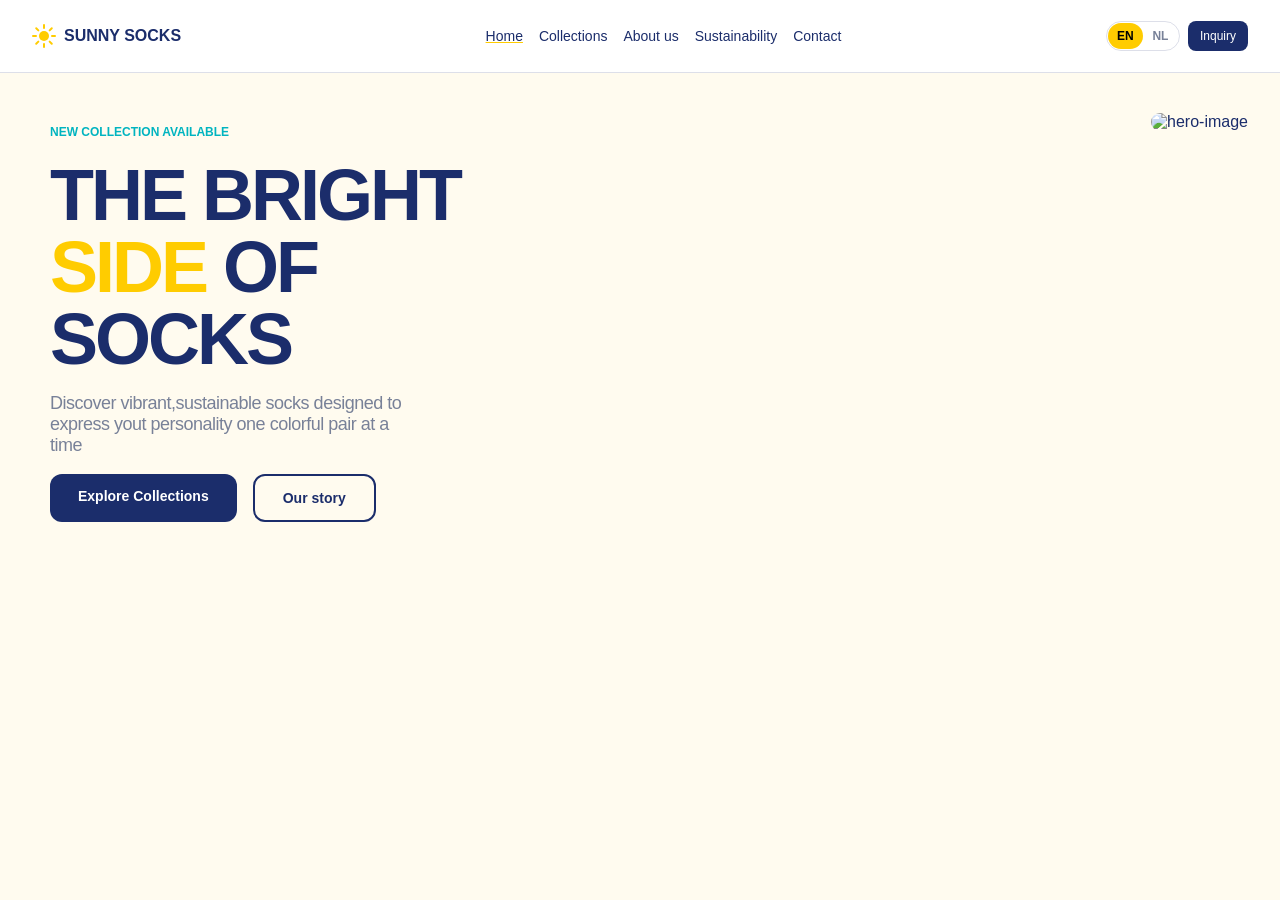
==== index.html @ 676aeb3c "Home collections page in progress" ====
<!DOCTYPE html>
<html lang="en">
<head>
    <meta charset="UTF-8">
    <meta name="viewport" content="width=device-width, initial-scale=1.0">
    <title>Sunny Socks</title>
    <link rel="stylesheet" href="style/style.css">
    <link rel="shortcut icon" href="../sunny-socks-website/images/home/sun-icon.svg" type="image/x-icon">
</head>
<body>
    <nav class="navbar">
        <div class="nav-logo">
            <img src="images/home/sun-icon.svg" alt="sun icon">
            <span>SUNNY SOCKS</span>
        </div>
        <ul class="nav-links">
            <li><a href="/sunny-socks-website/index.html" class="nav-active">Home</a></li>
            <li><a href="/sunny-socks-website/pages/collections.html">Collections</a></li>
            <li><a href="/sunny-socks-website/pages/about.html">About us</a></li>
            <li><a href="/sunny-socks-website/pages/sustainability.html">Sustainability</a></li>
            <li><a href="/sunny-socks-website/pages/contact.html">Contact</a></li>
        </ul>
        <div class="nav-buttons">            
            <div class="nav-lang-toggle">
                <button class="nav-lang-en">EN</button>
                <button class="nav-lang-nl">NL</button>
            </div>
            <a href="pages/inquiry.html" class="nav-inquiry">Inquiry</a>
        </div>
    </nav>
    <section class="home-hero-section">
        <div class="hero-left">
            <p class="home-hero-text">NEW COLLECTION AVAILABLE</p>
            <h1 class="home-hero-heading">THE BRIGHT <br><span id="hero-heading-word">SIDE</span> OF <br>SOCKS</span></h1>
            <p class="home-hero-subtitle">Discover vibrant,sustainable socks designed to <br>express yout personality one colorful pair at a <br> time</p>
            <div class="home-hero-buttons">
                <a class="home-hero-btn-1" href="/sunny-socks-website/pages/collections.html">Explore Collections</a>
                <a class="home-hero-btn-2" href="/sunny-socks-website/pages/about.html">Our story</a>
            </div>
        </div>
        <div class="hero-right">
            <img src="../sunny-socks-website/images/home/tropical-vibes.jpg" alt="hero-image">
        </div>
    </section>
</body>
</html>
---- style/style.css ----
/* SUNNY SOCKS STYLESHEET */

:root {
  /* Fonts */
  --font-display: "Montserrat", sans-serif;
  --font-body:    "Inter", sans-serif;   

  /* Brand colours */
  --navy:         #1B2D6B;   
  --navy-dark:    #0F1F56;
  --navy-border: rgba(27, 45, 107, 0.15); 
  --yellow:       #FFCC00;   
  --yellow-hover: #F0BE00; 
  --teal:         #00B4C0;   
  --pink:         #F06292;   
  --coral:        #FF7A5C;   
  --sunny-blue:   #2AAEDB;  
  --cream:        #FFFBEF;   
  --cream-dark:   #F5EFD6;
  --gray:         #788198;
  --white:        #ffffff;
}

body {
  font-family: var(--font-body);
  margin: 0;
  background: var(--cream);
  color: var(--navy);
}

/* Header */
.navbar {
  display: flex;
  justify-content: space-between;
  align-items: center;
  background-color: var(--white);
  border-bottom: 1px solid var(--navy-border);
  height: 40px;
  padding : 16px 32px; 
}

.nav-logo{
  font-size: 16px;
  font-weight: 700;
  display: flex;
  align-items: center;
  gap: 8px;
}

.nav-links {
  list-style: none;
  display: flex;
  gap: 16px;
}

.nav-links li a {
  font-family: var(--font-display);
  font-size: 14px;
  text-decoration: none;
  color: var(--navy);
}

.nav-links li a.nav-active {
  text-decoration: underline;
  text-decoration-color: var(--yellow);
}

.nav-links li a:hover {
  text-decoration: underline;
  text-decoration-color: var(--yellow);
}

.nav-inquiry {
  background-color: var(--navy);
  color: var(--white);
  font-size: 12px;
  border-radius: 8px;
  padding: 8px 12px;
  text-decoration: none;
  cursor: pointer;
  border: none;
}

.nav-inquiry:hover {
  background-color: var(--navy-dark);
}

.nav-buttons {
  display: flex;
  flex-direction: row;
  gap: 8px;
}

.nav-lang-toggle {
  display: flex;
  border: 1px solid var(--navy-border);
  overflow: hidden;
  border-radius: 100px;
  padding: 1px;
}

.nav-lang-en {
  font-size: 12px;
  font-weight: 700;
  width: 35px;
  background-color: var(--yellow);
  border-radius: 100px;
  border: none;
}

.nav-lang-nl {
  font-size: 12px;
  width: 35px;
  font-weight: 700;
  border-radius: 100px;
  color: var(--gray);
  background-color: var(--white);
  border: none;
}

/* Home Hero Section */

.home-hero-section{
  display: flex;
  flex-direction: row;
  justify-content: space-between;
}

.hero-left {
  padding-left: 50px;
  padding-top: 40px;
}

.hero-right {
  padding-right: 32px;
  padding-top: 40px;
}


.home-hero-text {
  font-weight: 600;
  font-size: 12px;
  color: var(--teal);
  margin-bottom: -40px;
  
}

.home-hero-heading {
  font-size: 72px;
  font-weight: 1500px;
  line-height: 1;
  margin-bottom: 16px;
  letter-spacing: -3px;
}

#hero-heading-word{
  color: var(--yellow);
}

.home-hero-subtitle{
  font-family: var(--font-body);
  color: var(--gray);
  font-weight: 400;
  font-size: 18px;
  letter-spacing: -0.5px;
}

.home-hero-buttons {
  display: flex;
  flex-direction: row;
  gap: 16px; 
}

.home-hero-btn-1{
  font-weight: 700;
  font-size: 14px;
  background-color: var(--navy);
  color: var(--white);
  text-decoration: none;
  padding: 14px 28px;
  border-radius: 12px;
}

.home-hero-btn-1:hover{
  background-color: var(--navy-dark);
}

.home-hero-btn-2{
  background: transparent;
  border: 2px solid var(--navy);
  font-weight: 700;
  font-size: 14px;
  color: var(--navy);
  text-decoration: none;
  padding: 14px 28px;
  border-radius: 12px;
}

.home-hero-btn-2:hover{
  background: var(--navy);
  color: var(--white);
}


.hero-right img{
  border-radius: 16px;
  width: 100%;
  object-fit: cover;
}

.home-hero-stat {
  position: absolute;
  padding: 16px 20px;
  border-radius: 16px;
  font-family: var(--font-display);
}

.home-hero-stat-number {
  display: block;
  font-size: 30px;
  font-weight: 900;
}

.home-hero-stat-label {
  font-size: 14px;
  font-weight: 500;
}

.home-hero-stat-navy {
  top: 0;
  right: 0;
  background: var(--navy);
  color: var(--white);
}

.home-hero-stat-yellow {
  bottom: 20px;
  left: -20px;
  background: var(--yellow);
  color: var(--navy);
}

/* HOME COLLECTION SECTION */

.home-collection{
  margin-top: 30px;
  padding-left: 50px;
  padding-top: 40px;
}

.home-collection-label{
  color: var(--teal);
  font-weight: 700;
  font-size: 12px;
}

/* Collections */

.collections-container {
  max-width: 1280px;
  margin: 0 auto;
  padding: 0 32px;
}

.collections-banner {
  padding: 28px 0 40px;
  border-bottom: 1px solid var(--cream-dark);
}

.collections-inner {
  display: flex;
  align-items: flex-end;
  justify-content: space-between;
  gap: 24px;
}

.collections-banner h1 {
  font-family: var(--font-display);
  font-size: 60px;
  font-weight: 900;
  line-height: 1;
  text-transform: uppercase;
}

.collections-link { 
  color: inherit; 
  text-decoration: none; 
}

.collections-line { 
  padding-bottom: 8px; 
  font-size: 14px; 
  color: var(--gray); 
}

.collections-trail {
  display: flex;
  gap: 8px;
  margin-bottom: 16px;
  font-size: 12px;
  color: var(--gray);
}

.collections-filter {
  display: flex;
  gap: 12px;
  margin-top: 20px;
  margin-bottom: 40px;
}

.collections-filter-button {
  border: 2px solid var(--gray);
  border-radius: 9999px;
  font-family: var(--font-display);
  font-size: 14px;
  font-weight: 600;
  color: var(--navy);
  padding: 8px 15px;
  background-color: var(--white);
  transition: .1s;
}

.collections-filter-button:hover {
  border-color: var(--navy-dark);
}

.collections-filter-button.active {
  background-color: var(--yellow);
  border-color: var(--yellow);
}

.collections-product-grid {
  display: grid;
  grid-template-columns: repeat(3, 1fr);
  gap: 25px;
}

.collections-product-card {
  display: flex;
  flex-direction: column;
  padding: 10px 10px 20px;
  border: 2px solid var(--yellow);
  border-radius: 25px;
  background: var(--white);
  transition: .3s;
}

.collections-product-card:hover {
  transform: translateY(-5px);
  box-shadow: 5px 5px 5px var(--gray);
}

.collections-product-image {
  aspect-ratio: 1 / 1;
  overflow: hidden;
  background: var(--cream-dark);
  border-radius: 16px;
}

.collections-product-image img {
  width: 100%;
  height: 100%;
  object-fit: cover;
  transition: .3s;
}

.collections-product-image img:hover {
  transform: scale(1.1);
}

.collections-product-body {
  flex: 1; 
  padding: 0 10px;
  border-radius: 16px;
}

.collections-tags {
  color: var(--gray);
  list-style: none;
  display: flex;
  gap: 4px;
  justify-content: flex-start;
  padding: 0;
}

.collections-tags li {
  padding: 4px 12px;
  background: var(--cream);
  border-radius: 9999px;
  font-family: var(--font-display);
  font-size: 12px;
  font-weight: 600;
}

.collections-product-body h2 {
  margin-bottom: 8px;
  font-family: var(--font-display);
  font-size: 18px;
  font-weight: 700;
}

.collections-product-body p {
  font-size: 14px;
  color: var(--gray);
}

.collections-product-action {
  display: grid;
  grid-template-columns: 1fr 1fr;
  gap: 8px;
  margin-top: 20px;
  padding: 0 8px;
}


.collections-btn-yellow {
  display: inline-flex;
  align-items: center;
  justify-content: center;
  padding: 12px 24px;
  border: 1px solid transparent;
  border-radius: 12px;
  font-family: var(--font-display);
  font-size: 14px;
  font-weight: 700;
  background: var(--yellow);
  color: var(--navy);
  transition: .1s;
}

.collections-btn-outline {
  display: inline-flex;
  align-items: center;
  justify-content: center;
  padding: 12px 24px;
  border: 2px solid var(--gray);
  border-radius: 12px;
  font-family: var(--font-display);
  font-size: 14px;
  font-weight: 700;
  color: var(--navy);
  transition: .1s;
}

.collections-btn-outline:hover {
  border: 2px solid var(--navy);
}

.collections-btn-yellow:hover {
  background: var(--yellow-hover);
}

.collections-about-us {
  background-color: var(--navy);
  margin-top: 30px;
}

.collections-container-about {
  display: flex;
  flex-direction: column;
  align-items: center;
  justify-content: center;
  max-width: 1280px;
  margin: 0 auto;
  padding: 0 32px;
}

.collections-about-us h2 {
  font-family: var(--font-display);
  color: var(--white);
  text-transform: uppercase;
  font-size: 36px;
  font-weight: 900;
  margin-bottom: 5px;
}

.collections-about-us p {
  font-family: var(--font-body);
  color: var(--gray);
  max-width: 45%;
  text-align: center;
  font-size:  14px;
}

.collections-about-buttons {
  display: flex;
  margin-top: 10px;
  gap: 15px;
}

.collections-btn-inquiry {
  padding: 12px 24px;
  border: 1px solid var(--white);
  border-radius: 12px;
  font-family: var(--font-display);
  font-size: 14px;
  font-weight: 700;
  background: var(--navy);
  color: var(--white);
  transition: .1s;
}

.collections-btn-inquiry:hover {
  background: var(--gray);
}
/* Classic Everyday and Nordic Knit */
.everyday-container {
  max-width: 1280px;
  margin: 0 auto;
  padding: 0 32px;
}
 
.everyday-grid {
  display: grid;
  grid-template-columns: repeat(2, 1fr);
  gap: 48px;
}
 
 
.everyday-banner {
  border-bottom: 1px solid var(--cream-dark);
}
 
.everyday-trail {
  display: flex;
  gap: 8px;
  padding: 20px 0;
  font-size: 14px;
  color: var(--gray);
}
 
.everyday-link {
  color: inherit;
  text-decoration: none;
}
 
 
.everyday-image {
  max-width: 580px;
  margin-top: 40px;
}
 
.everyday-image img {
  width: 100%;
  height: 100%;
  object-fit: cover;
}
 
.everyday-image-main {
  aspect-ratio: 1;
  overflow: hidden;
  border-radius: 24px;
}
 
.everyday-image-preview-container {
  display: flex;
  gap: 10px;
  margin-top: 15px;
}
 
.everyday-image-preview {
  max-width: 80px;
  aspect-ratio: 1;
  overflow: hidden;
  border-radius: 16px;
  border: 2px transparent;
}

.everyday-image-preview.active{
  border: 2px solid var(--navy-dark);
}

.everyday-image-preview:hover {
  border: 2px dotted var(--navy-dark);
}
 
 
.everyday-info h1 {
  font-family: var(--font-display);
  font-size: 36px;
  font-weight: 900;
  text-transform: uppercase;
}
 
.everyday-desc {
  color: var(--gray);
}
 
.everyday-tags {
  display: flex;
  gap: 4px;
  margin-top: 40px;
  padding: 0;
  list-style: none;
  color: var(--navy);
}
 
.everyday-tags li {
  padding: 4px 12px;
  background: var(--yellow);
  border-radius: 9999px;
  font-family: var(--font-display);
  font-size: 12px;
  font-weight: 600;
}

.everyday-size-btns {
  margin-top: 10px;
}
 
.everyday-size-btn {
  padding: 10px 20px;
  border: 2px solid var(--gray);
  border-radius: 8px;
  background: var(--cream);
  font-family: var(--font-display);
  font-size: 14px;
  font-weight: 700;
  color: var(--navy);
  transition: 0.1s;
}

.everyday-size-btn:hover {
  border: 2px solid var(--navy);
}
 
.everyday-material {
  margin: 30px 0;
  padding: 15px;
  background-color: var(--cream-dark);
  border-radius: 12px;
}

.everyday-material span {
  color: var(--gray);
  font-size: 12px;
  text-transform: uppercase;
  letter-spacing: 1px;
  font-weight: 700;
}
 
.everyday-material p {
  margin-bottom: 10px;
  font-size: 14px;
  letter-spacing: 1px;
  color: var(--gray);
}
 
 
.everyday-inquiry-btns {
  display: flex;
  gap: 12px;
}
 
.everyday-inquiry-btn,
.everyday-inquiry-btn-outline {
  flex: 1;
  padding: 20px 24px;
  border-radius: 12px;
  font-family: var(--font-display);
  font-size: 14px;
  font-weight: 700;
  transition: 0.1s;
}
 
.everyday-inquiry-btn {
  border: 1px solid var(--white);
  background: var(--navy);
  color: var(--white);
}

.everyday-inquiry-btn:hover {
  background: var(--navy-dark);
}
 
.everyday-inquiry-btn-outline {
  border: 2px solid var(--navy);
  background-color: var(--cream);
  color: var(--navy);
}
 
.everyday-inquiry-btn-outline:hover {
  background-color: var(--navy-dark);
  color: var(--white);
}

.everyday-disclaimer {
  font-size: 12px;
  text-align: center;
  color: var(--gray);
}
 
 
.everyday-custom-order {
  background-color: var(--teal);
}
 
.everyday-custom-order .everyday-container {
  display: flex;
  align-items: center;
  justify-content: space-between;
  padding: 20px;
  margin-top: 40px;
}
 
.everyday-custom-order h3 {
  font-family: var(--font-display);
  font-size: 24px;
  font-weight: 900;
  text-transform: uppercase;
  color: var(--white);
  margin-bottom: -10px;
}

.everyday-custom-order p {
  color: var(--white);
  font-size: 14px;
}

.everyday-custom-inquiry-btn {
  padding: 15px 30px;
  border-radius: 8px;
  font-family: var(--font-display);
  font-size: 16px;
  font-weight: 700;
  transition: 0.1s;
  border: 1px solid transparent;
  background: var(--yellow);
  color: var(--navy);
}

.everyday-custom-inquiry-btn:hover {
  background-color: var(--yellow-hover);
}

.everyday-ymal {
  background-color: var(--cream-dark);
  padding: 48px 0 64px;
}

.everyday-ymal-title {
  margin: 0 0 32px;
  font-family: var(--font-display);
  font-size: 24px;
  font-weight: 900;
  text-transform: uppercase;
}
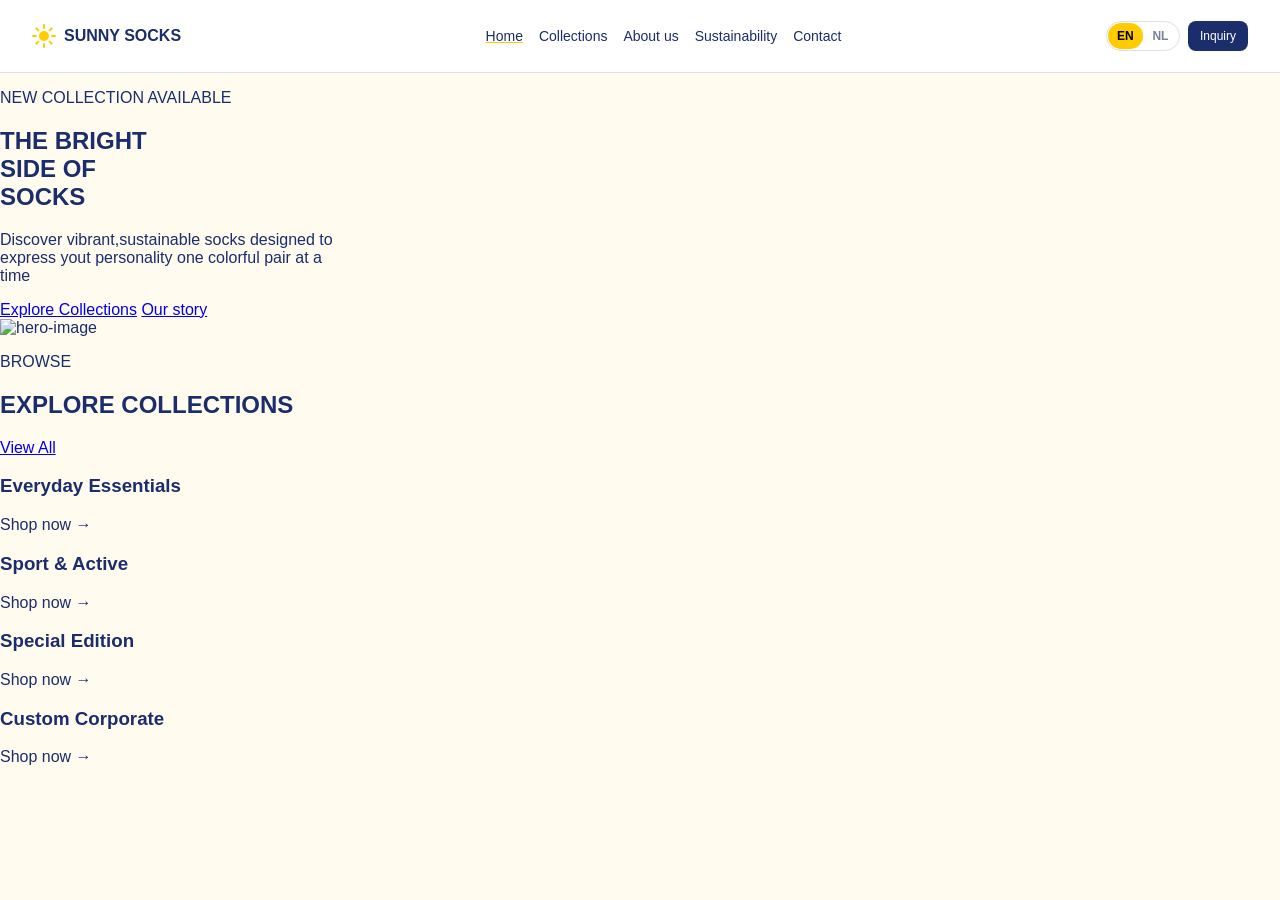
==== commit 42dc7d58: "Css Whole Structure changed" ====
--- a/index.html
+++ b/index.html
@@ -5,6 +5,7 @@
     <meta name="viewport" content="width=device-width, initial-scale=1.0">
     <title>Sunny Socks</title>
     <link rel="stylesheet" href="style/style.css">
+    <link rel="stylesheet" href="style/home.css">
     <link rel="shortcut icon" href="../sunny-socks-website/images/home/sun-icon.svg" type="image/x-icon">
 </head>
 <body>
@@ -42,5 +43,30 @@
             <img src="../sunny-socks-website/images/home/tropical-vibes.jpg" alt="hero-image">
         </div>
     </section>
+    <section class="home-collection">
+        <p class="home-collection-label">BROWSE</p>
+        <div>
+            <h2 class="home-collection-title">EXPLORE COLLECTIONS</h2>
+            <a class="home-collection-button" href="/sunny-socks-website/pages/collections.html">View All</a>
+        </div>
+        <div class="home-collection-cards">
+            <div class="home-collection-card">
+                <h3>Everyday Essentials</h3>
+                <p>Shop now →</p>
+            </div>
+            <div class="home-collection-card">
+                <h3>Sport & Active</h3>
+                <p>Shop now →</p>
+            </div>
+            <div class="home-collection-card">
+                <h3>Special Edition</h3>
+                <p>Shop now →</p>
+            </div>
+            <div class="home-collection-card">
+                <h3>Custom Corporate</h3>
+                <p>Shop now →</p>
+            </div>
+        </div>
+    </section>
 </body>
 </html>
--- a/style/style.css
+++ b/style/style.css
@@ -116,633 +116,4 @@
   color: var(--gray);
   background-color: var(--white);
   border: none;
-}
-
-/* Home Hero Section */
-
-.home-hero-section{
-  display: flex;
-  flex-direction: row;
-  justify-content: space-between;
-}
-
-.hero-left {
-  padding-left: 50px;
-  padding-top: 40px;
-}
-
-.hero-right {
-  padding-right: 32px;
-  padding-top: 40px;
-}
-
-
-.home-hero-text {
-  font-weight: 600;
-  font-size: 12px;
-  color: var(--teal);
-  margin-bottom: -40px;
-  
-}
-
-.home-hero-heading {
-  font-size: 72px;
-  font-weight: 1500px;
-  line-height: 1;
-  margin-bottom: 16px;
-  letter-spacing: -3px;
-}
-
-#hero-heading-word{
-  color: var(--yellow);
-}
-
-.home-hero-subtitle{
-  font-family: var(--font-body);
-  color: var(--gray);
-  font-weight: 400;
-  font-size: 18px;
-  letter-spacing: -0.5px;
-}
-
-.home-hero-buttons {
-  display: flex;
-  flex-direction: row;
-  gap: 16px; 
-}
-
-.home-hero-btn-1{
-  font-weight: 700;
-  font-size: 14px;
-  background-color: var(--navy);
-  color: var(--white);
-  text-decoration: none;
-  padding: 14px 28px;
-  border-radius: 12px;
-}
-
-.home-hero-btn-1:hover{
-  background-color: var(--navy-dark);
-}
-
-.home-hero-btn-2{
-  background: transparent;
-  border: 2px solid var(--navy);
-  font-weight: 700;
-  font-size: 14px;
-  color: var(--navy);
-  text-decoration: none;
-  padding: 14px 28px;
-  border-radius: 12px;
-}
-
-.home-hero-btn-2:hover{
-  background: var(--navy);
-  color: var(--white);
-}
-
-
-.hero-right img{
-  border-radius: 16px;
-  width: 100%;
-  object-fit: cover;
-}
-
-.home-hero-stat {
-  position: absolute;
-  padding: 16px 20px;
-  border-radius: 16px;
-  font-family: var(--font-display);
-}
-
-.home-hero-stat-number {
-  display: block;
-  font-size: 30px;
-  font-weight: 900;
-}
-
-.home-hero-stat-label {
-  font-size: 14px;
-  font-weight: 500;
-}
-
-.home-hero-stat-navy {
-  top: 0;
-  right: 0;
-  background: var(--navy);
-  color: var(--white);
-}
-
-.home-hero-stat-yellow {
-  bottom: 20px;
-  left: -20px;
-  background: var(--yellow);
-  color: var(--navy);
-}
-
-/* HOME COLLECTION SECTION */
-
-.home-collection{
-  margin-top: 30px;
-  padding-left: 50px;
-  padding-top: 40px;
-}
-
-.home-collection-label{
-  color: var(--teal);
-  font-weight: 700;
-  font-size: 12px;
-}
-
-/* Collections */
-
-.collections-container {
-  max-width: 1280px;
-  margin: 0 auto;
-  padding: 0 32px;
-}
-
-.collections-banner {
-  padding: 28px 0 40px;
-  border-bottom: 1px solid var(--cream-dark);
-}
-
-.collections-inner {
-  display: flex;
-  align-items: flex-end;
-  justify-content: space-between;
-  gap: 24px;
-}
-
-.collections-banner h1 {
-  font-family: var(--font-display);
-  font-size: 60px;
-  font-weight: 900;
-  line-height: 1;
-  text-transform: uppercase;
-}
-
-.collections-link { 
-  color: inherit; 
-  text-decoration: none; 
-}
-
-.collections-line { 
-  padding-bottom: 8px; 
-  font-size: 14px; 
-  color: var(--gray); 
-}
-
-.collections-trail {
-  display: flex;
-  gap: 8px;
-  margin-bottom: 16px;
-  font-size: 12px;
-  color: var(--gray);
-}
-
-.collections-filter {
-  display: flex;
-  gap: 12px;
-  margin-top: 20px;
-  margin-bottom: 40px;
-}
-
-.collections-filter-button {
-  border: 2px solid var(--gray);
-  border-radius: 9999px;
-  font-family: var(--font-display);
-  font-size: 14px;
-  font-weight: 600;
-  color: var(--navy);
-  padding: 8px 15px;
-  background-color: var(--white);
-  transition: .1s;
-}
-
-.collections-filter-button:hover {
-  border-color: var(--navy-dark);
-}
-
-.collections-filter-button.active {
-  background-color: var(--yellow);
-  border-color: var(--yellow);
-}
-
-.collections-product-grid {
-  display: grid;
-  grid-template-columns: repeat(3, 1fr);
-  gap: 25px;
-}
-
-.collections-product-card {
-  display: flex;
-  flex-direction: column;
-  padding: 10px 10px 20px;
-  border: 2px solid var(--yellow);
-  border-radius: 25px;
-  background: var(--white);
-  transition: .3s;
-}
-
-.collections-product-card:hover {
-  transform: translateY(-5px);
-  box-shadow: 5px 5px 5px var(--gray);
-}
-
-.collections-product-image {
-  aspect-ratio: 1 / 1;
-  overflow: hidden;
-  background: var(--cream-dark);
-  border-radius: 16px;
-}
-
-.collections-product-image img {
-  width: 100%;
-  height: 100%;
-  object-fit: cover;
-  transition: .3s;
-}
-
-.collections-product-image img:hover {
-  transform: scale(1.1);
-}
-
-.collections-product-body {
-  flex: 1; 
-  padding: 0 10px;
-  border-radius: 16px;
-}
-
-.collections-tags {
-  color: var(--gray);
-  list-style: none;
-  display: flex;
-  gap: 4px;
-  justify-content: flex-start;
-  padding: 0;
-}
-
-.collections-tags li {
-  padding: 4px 12px;
-  background: var(--cream);
-  border-radius: 9999px;
-  font-family: var(--font-display);
-  font-size: 12px;
-  font-weight: 600;
-}
-
-.collections-product-body h2 {
-  margin-bottom: 8px;
-  font-family: var(--font-display);
-  font-size: 18px;
-  font-weight: 700;
-}
-
-.collections-product-body p {
-  font-size: 14px;
-  color: var(--gray);
-}
-
-.collections-product-action {
-  display: grid;
-  grid-template-columns: 1fr 1fr;
-  gap: 8px;
-  margin-top: 20px;
-  padding: 0 8px;
-}
-
-
-.collections-btn-yellow {
-  display: inline-flex;
-  align-items: center;
-  justify-content: center;
-  padding: 12px 24px;
-  border: 1px solid transparent;
-  border-radius: 12px;
-  font-family: var(--font-display);
-  font-size: 14px;
-  font-weight: 700;
-  background: var(--yellow);
-  color: var(--navy);
-  transition: .1s;
-}
-
-.collections-btn-outline {
-  display: inline-flex;
-  align-items: center;
-  justify-content: center;
-  padding: 12px 24px;
-  border: 2px solid var(--gray);
-  border-radius: 12px;
-  font-family: var(--font-display);
-  font-size: 14px;
-  font-weight: 700;
-  color: var(--navy);
-  transition: .1s;
-}
-
-.collections-btn-outline:hover {
-  border: 2px solid var(--navy);
-}
-
-.collections-btn-yellow:hover {
-  background: var(--yellow-hover);
-}
-
-.collections-about-us {
-  background-color: var(--navy);
-  margin-top: 30px;
-}
-
-.collections-container-about {
-  display: flex;
-  flex-direction: column;
-  align-items: center;
-  justify-content: center;
-  max-width: 1280px;
-  margin: 0 auto;
-  padding: 0 32px;
-}
-
-.collections-about-us h2 {
-  font-family: var(--font-display);
-  color: var(--white);
-  text-transform: uppercase;
-  font-size: 36px;
-  font-weight: 900;
-  margin-bottom: 5px;
-}
-
-.collections-about-us p {
-  font-family: var(--font-body);
-  color: var(--gray);
-  max-width: 45%;
-  text-align: center;
-  font-size:  14px;
-}
-
-.collections-about-buttons {
-  display: flex;
-  margin-top: 10px;
-  gap: 15px;
-}
-
-.collections-btn-inquiry {
-  padding: 12px 24px;
-  border: 1px solid var(--white);
-  border-radius: 12px;
-  font-family: var(--font-display);
-  font-size: 14px;
-  font-weight: 700;
-  background: var(--navy);
-  color: var(--white);
-  transition: .1s;
-}
-
-.collections-btn-inquiry:hover {
-  background: var(--gray);
-}
-/* Classic Everyday and Nordic Knit */
-.everyday-container {
-  max-width: 1280px;
-  margin: 0 auto;
-  padding: 0 32px;
-}
- 
-.everyday-grid {
-  display: grid;
-  grid-template-columns: repeat(2, 1fr);
-  gap: 48px;
-}
- 
- 
-.everyday-banner {
-  border-bottom: 1px solid var(--cream-dark);
-}
- 
-.everyday-trail {
-  display: flex;
-  gap: 8px;
-  padding: 20px 0;
-  font-size: 14px;
-  color: var(--gray);
-}
- 
-.everyday-link {
-  color: inherit;
-  text-decoration: none;
-}
- 
- 
-.everyday-image {
-  max-width: 580px;
-  margin-top: 40px;
-}
- 
-.everyday-image img {
-  width: 100%;
-  height: 100%;
-  object-fit: cover;
-}
- 
-.everyday-image-main {
-  aspect-ratio: 1;
-  overflow: hidden;
-  border-radius: 24px;
-}
- 
-.everyday-image-preview-container {
-  display: flex;
-  gap: 10px;
-  margin-top: 15px;
-}
- 
-.everyday-image-preview {
-  max-width: 80px;
-  aspect-ratio: 1;
-  overflow: hidden;
-  border-radius: 16px;
-  border: 2px transparent;
-}
-
-.everyday-image-preview.active{
-  border: 2px solid var(--navy-dark);
-}
-
-.everyday-image-preview:hover {
-  border: 2px dotted var(--navy-dark);
-}
- 
- 
-.everyday-info h1 {
-  font-family: var(--font-display);
-  font-size: 36px;
-  font-weight: 900;
-  text-transform: uppercase;
-}
- 
-.everyday-desc {
-  color: var(--gray);
-}
- 
-.everyday-tags {
-  display: flex;
-  gap: 4px;
-  margin-top: 40px;
-  padding: 0;
-  list-style: none;
-  color: var(--navy);
-}
- 
-.everyday-tags li {
-  padding: 4px 12px;
-  background: var(--yellow);
-  border-radius: 9999px;
-  font-family: var(--font-display);
-  font-size: 12px;
-  font-weight: 600;
-}
-
-.everyday-size-btns {
-  margin-top: 10px;
-}
- 
-.everyday-size-btn {
-  padding: 10px 20px;
-  border: 2px solid var(--gray);
-  border-radius: 8px;
-  background: var(--cream);
-  font-family: var(--font-display);
-  font-size: 14px;
-  font-weight: 700;
-  color: var(--navy);
-  transition: 0.1s;
-}
-
-.everyday-size-btn:hover {
-  border: 2px solid var(--navy);
-}
- 
-.everyday-material {
-  margin: 30px 0;
-  padding: 15px;
-  background-color: var(--cream-dark);
-  border-radius: 12px;
-}
-
-.everyday-material span {
-  color: var(--gray);
-  font-size: 12px;
-  text-transform: uppercase;
-  letter-spacing: 1px;
-  font-weight: 700;
-}
- 
-.everyday-material p {
-  margin-bottom: 10px;
-  font-size: 14px;
-  letter-spacing: 1px;
-  color: var(--gray);
-}
- 
- 
-.everyday-inquiry-btns {
-  display: flex;
-  gap: 12px;
-}
- 
-.everyday-inquiry-btn,
-.everyday-inquiry-btn-outline {
-  flex: 1;
-  padding: 20px 24px;
-  border-radius: 12px;
-  font-family: var(--font-display);
-  font-size: 14px;
-  font-weight: 700;
-  transition: 0.1s;
-}
- 
-.everyday-inquiry-btn {
-  border: 1px solid var(--white);
-  background: var(--navy);
-  color: var(--white);
-}
-
-.everyday-inquiry-btn:hover {
-  background: var(--navy-dark);
-}
- 
-.everyday-inquiry-btn-outline {
-  border: 2px solid var(--navy);
-  background-color: var(--cream);
-  color: var(--navy);
-}
- 
-.everyday-inquiry-btn-outline:hover {
-  background-color: var(--navy-dark);
-  color: var(--white);
-}
-
-.everyday-disclaimer {
-  font-size: 12px;
-  text-align: center;
-  color: var(--gray);
-}
- 
- 
-.everyday-custom-order {
-  background-color: var(--teal);
-}
- 
-.everyday-custom-order .everyday-container {
-  display: flex;
-  align-items: center;
-  justify-content: space-between;
-  padding: 20px;
-  margin-top: 40px;
-}
- 
-.everyday-custom-order h3 {
-  font-family: var(--font-display);
-  font-size: 24px;
-  font-weight: 900;
-  text-transform: uppercase;
-  color: var(--white);
-  margin-bottom: -10px;
-}
-
-.everyday-custom-order p {
-  color: var(--white);
-  font-size: 14px;
-}
-
-.everyday-custom-inquiry-btn {
-  padding: 15px 30px;
-  border-radius: 8px;
-  font-family: var(--font-display);
-  font-size: 16px;
-  font-weight: 700;
-  transition: 0.1s;
-  border: 1px solid transparent;
-  background: var(--yellow);
-  color: var(--navy);
-}
-
-.everyday-custom-inquiry-btn:hover {
-  background-color: var(--yellow-hover);
-}
-
-.everyday-ymal {
-  background-color: var(--cream-dark);
-  padding: 48px 0 64px;
-}
-
-.everyday-ymal-title {
-  margin: 0 0 32px;
-  font-family: var(--font-display);
-  font-size: 24px;
-  font-weight: 900;
-  text-transform: uppercase;
-}
-
+}
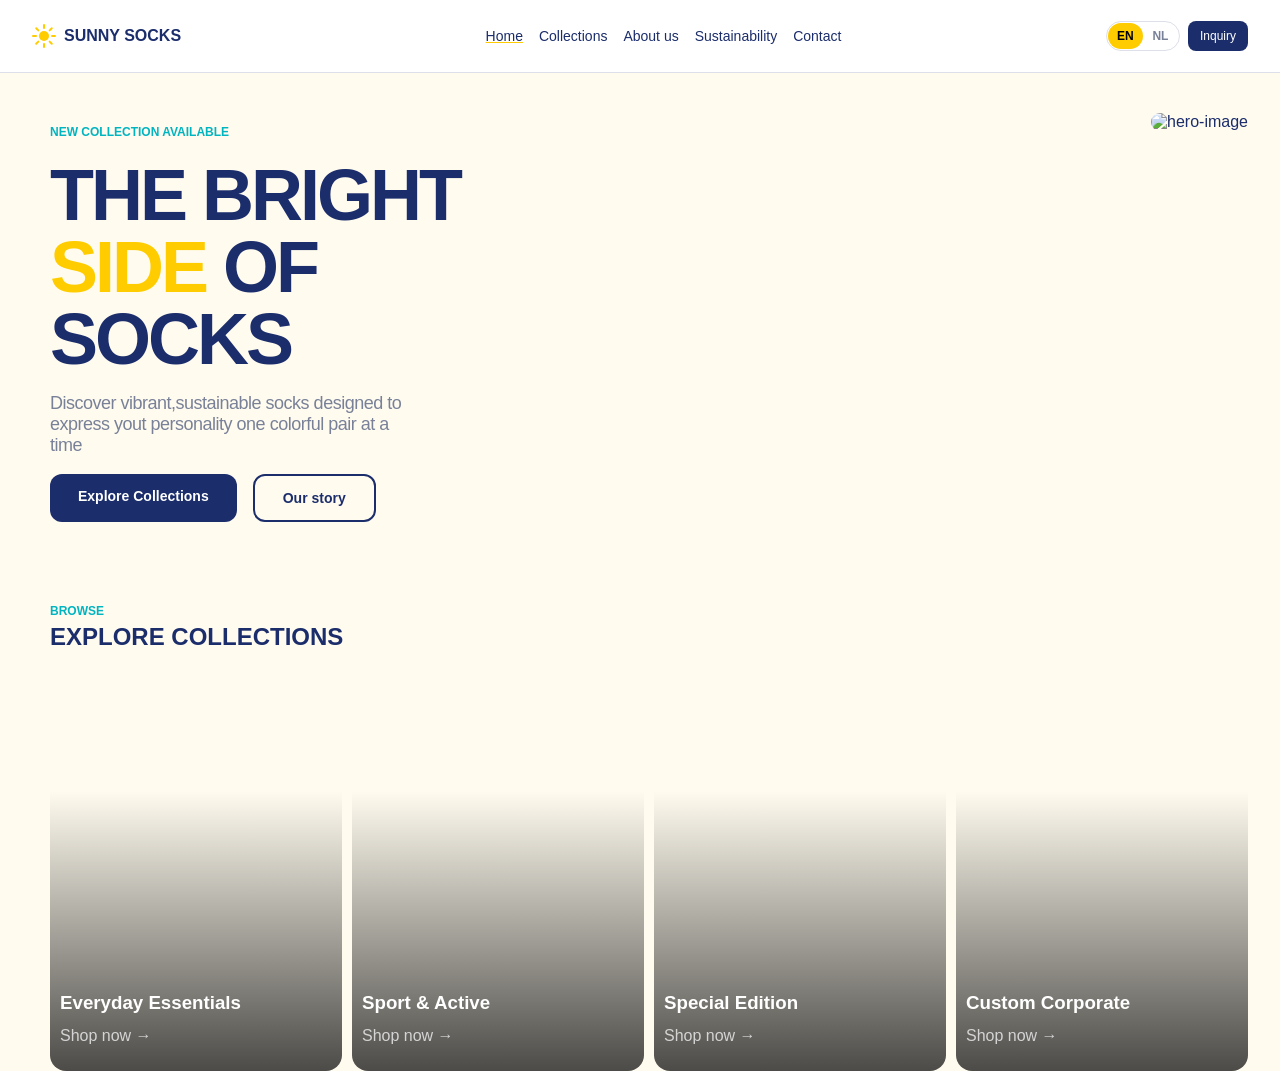
==== commit 3ed817cf: "Home page explore collections section done" ====
--- a/index.html
+++ b/index.html
@@ -43,30 +43,27 @@
             <img src="../sunny-socks-website/images/home/tropical-vibes.jpg" alt="hero-image">
         </div>
     </section>
-    <section class="home-collection">
-        <p class="home-collection-label">BROWSE</p>
-        <div>
+        <section class="home-collection">
+            <p class="home-collection-label">BROWSE</p>
             <h2 class="home-collection-title">EXPLORE COLLECTIONS</h2>
-            <a class="home-collection-button" href="/sunny-socks-website/pages/collections.html">View All</a>
-        </div>
-        <div class="home-collection-cards">
-            <div class="home-collection-card">
-                <h3>Everyday Essentials</h3>
-                <p>Shop now →</p>
+            <div class="home-collection-cards">
+                <a class="home-collection-card" id="home-collection-card-1" href="/sunny-socks-website/pages/collections.html">
+                    <h3>Everyday Essentials</h3>
+                    <p>Shop now →</p>
+                </a>
+                <a class="home-collection-card" id="home-collection-card-2" href="/sunny-socks-website/pages/collections.html">
+                    <h3>Sport & Active</h3>
+                    <p>Shop now →</p>
+                </a>
+                <a class="home-collection-card" id="home-collection-card-3" href="/sunny-socks-website/pages/collections.html">
+                    <h3>Special Edition</h3>
+                    <p>Shop now →</p>
+                </a>
+                <a class="home-collection-card" id="home-collection-card-4" href="/sunny-socks-website/pages/collections.html">
+                    <h3>Custom Corporate</h3>
+                    <p>Shop now →</p>
+                </a>
             </div>
-            <div class="home-collection-card">
-                <h3>Sport & Active</h3>
-                <p>Shop now →</p>
-            </div>
-            <div class="home-collection-card">
-                <h3>Special Edition</h3>
-                <p>Shop now →</p>
-            </div>
-            <div class="home-collection-card">
-                <h3>Custom Corporate</h3>
-                <p>Shop now →</p>
-            </div>
-        </div>
     </section>
 </body>
 </html>
--- a/style/home.css
+++ b/style/home.css
@@ -0,0 +1,248 @@
+:root {
+  /* Fonts */
+  --font-display: "Montserrat", sans-serif;
+  --font-body:    "Inter", sans-serif;   
+
+  /* Brand colours */
+  --navy:         #1B2D6B;   
+  --navy-dark:    #0F1F56;
+  --navy-border: rgba(27, 45, 107, 0.15); 
+  --yellow:       #FFCC00;   
+  --yellow-hover: #F0BE00; 
+  --teal:         #00B4C0;   
+  --pink:         #F06292;   
+  --coral:        #FF7A5C;   
+  --sunny-blue:   #2AAEDB;  
+  --cream:        #FFFBEF;   
+  --cream-dark:   #F5EFD6;
+  --gray:         #788198;
+  --lightgray:    #d4d4d4;
+  --white:        #ffffff;
+}
+
+body {
+  font-family: var(--font-body);
+  margin: 0;
+  background: var(--cream);
+  color: var(--navy);
+}
+
+/* Home Hero Section */
+
+.home-hero-section{
+  display: flex;
+  flex-direction: row;
+  justify-content: space-between;
+}
+
+.hero-left {
+  padding-left: 50px;
+  padding-top: 40px;
+}
+
+.hero-right {
+  padding-right: 32px;
+  padding-top: 40px;
+}
+
+
+.home-hero-text {
+  font-weight: 600;
+  font-size: 12px;
+  color: var(--teal);
+  margin-bottom: -40px;
+  
+}
+
+.home-hero-heading {
+  font-size: 72px;
+  font-weight: 1500px;
+  line-height: 1;
+  margin-bottom: 16px;
+  letter-spacing: -3px;
+}
+
+#hero-heading-word{
+  color: var(--yellow);
+}
+
+.home-hero-subtitle{
+  font-family: var(--font-body);
+  color: var(--gray);
+  font-weight: 400;
+  font-size: 18px;
+  letter-spacing: -0.5px;
+}
+
+.home-hero-buttons {
+  display: flex;
+  flex-direction: row;
+  gap: 16px; 
+}
+
+.home-hero-btn-1{
+  font-weight: 700;
+  font-size: 14px;
+  background-color: var(--navy);
+  color: var(--white);
+  text-decoration: none;
+  padding: 14px 28px;
+  border-radius: 12px;
+}
+
+.home-hero-btn-1:hover{
+  background-color: var(--navy-dark);
+}
+
+.home-hero-btn-2{
+  background: transparent;
+  border: 2px solid var(--navy);
+  font-weight: 700;
+  font-size: 14px;
+  color: var(--navy);
+  text-decoration: none;
+  padding: 14px 28px;
+  border-radius: 12px;
+}
+
+.home-hero-btn-2:hover{
+  background: var(--navy);
+  color: var(--white);
+}
+
+
+.hero-right img{
+  border-radius: 16px;
+  width: 100%;
+  object-fit: cover;
+}
+
+.home-hero-stat {
+  position: absolute;
+  padding: 16px 20px;
+  border-radius: 16px;
+  font-family: var(--font-display);
+}
+
+.home-hero-stat-number {
+  display: block;
+  font-size: 30px;
+  font-weight: 900;
+}
+
+.home-hero-stat-label {
+  font-size: 14px;
+  font-weight: 500;
+}
+
+.home-hero-stat-navy {
+  top: 0;
+  right: 0;
+  background: var(--navy);
+  color: var(--white);
+}
+
+.home-hero-stat-yellow {
+  bottom: 20px;
+  left: -20px;
+  background: var(--yellow);
+  color: var(--navy);
+}
+
+/* HOME COLLECTION SECTION */
+
+.home-collection{
+  margin-top: 30px;
+  padding: 40px 32px 0 50px;
+}
+
+.home-collection-label{
+  color: var(--teal);
+  font-weight: 700;
+  font-size: 12px;
+  margin-bottom: -15px;
+}
+
+.home-collection-header-div {
+    display: flex;
+    flex: row;
+    justify-content: space-between;
+    align-items: flex-end;
+}
+
+.home-collection-title{
+    font-weight: 900;
+    margin-bottom: 0;
+}
+
+.home-collection-button{
+    font-size: 14px;
+    font-weight: 700;
+    color: var(--navy);
+    text-decoration: underline;
+    text-decoration-color: var(--yellow);
+}
+
+.home-collection-cards {
+    display: flex;
+    flex-direction: row;
+    margin-top: 20px;
+    gap: 10px;
+}
+
+.home-collection-card {
+    display: flex;
+    flex-direction: column;
+    justify-content: end;
+    flex: 1;
+    border-radius: 16px;
+    height: 380px;
+    padding: 10px;
+    text-decoration: none;
+    transition: transform 0.3s;
+    overflow: hidden;
+
+    h3{
+      margin-bottom: -3px;
+      color: var(--white);
+    }
+
+    p{
+      text-decoration: none;
+      color: var(--lightgray);
+    }
+
+    &:hover{
+      transform: scale(1.03);
+    }
+
+    &:hover p {
+      color: var(--yellow);
+    }
+
+
+}
+
+#home-collection-card-1 {
+    background: linear-gradient(to bottom, transparent 30%, rgba(0,0,0,0.7) 100%), url(/sunny-socks-website/images/home/classic-everyday.jpg);
+    background-size: cover;
+    background-position: center;
+}
+
+#home-collection-card-2 {
+    background: linear-gradient(to bottom, transparent 30%, rgba(0,0,0,0.7) 100%), url(/sunny-socks-website/images/home/nordic-knit.jpg);
+    background-size: cover;
+    background-position: center;
+}
+
+#home-collection-card-3 {
+    background: linear-gradient(to bottom, transparent 30%, rgba(0,0,0,0.7) 100%), url(/sunny-socks-website/images/home/tropical-vibes.jpg);
+    background-size: cover;
+    background-position: center;
+}
+
+#home-collection-card-4 {
+    background: linear-gradient(to bottom, transparent 30%, rgba(0,0,0,0.7) 100%), url(/sunny-socks-website/images/home/classic-everyday.jpg);
+    background-size: cover;
+    background-position: center;
+}
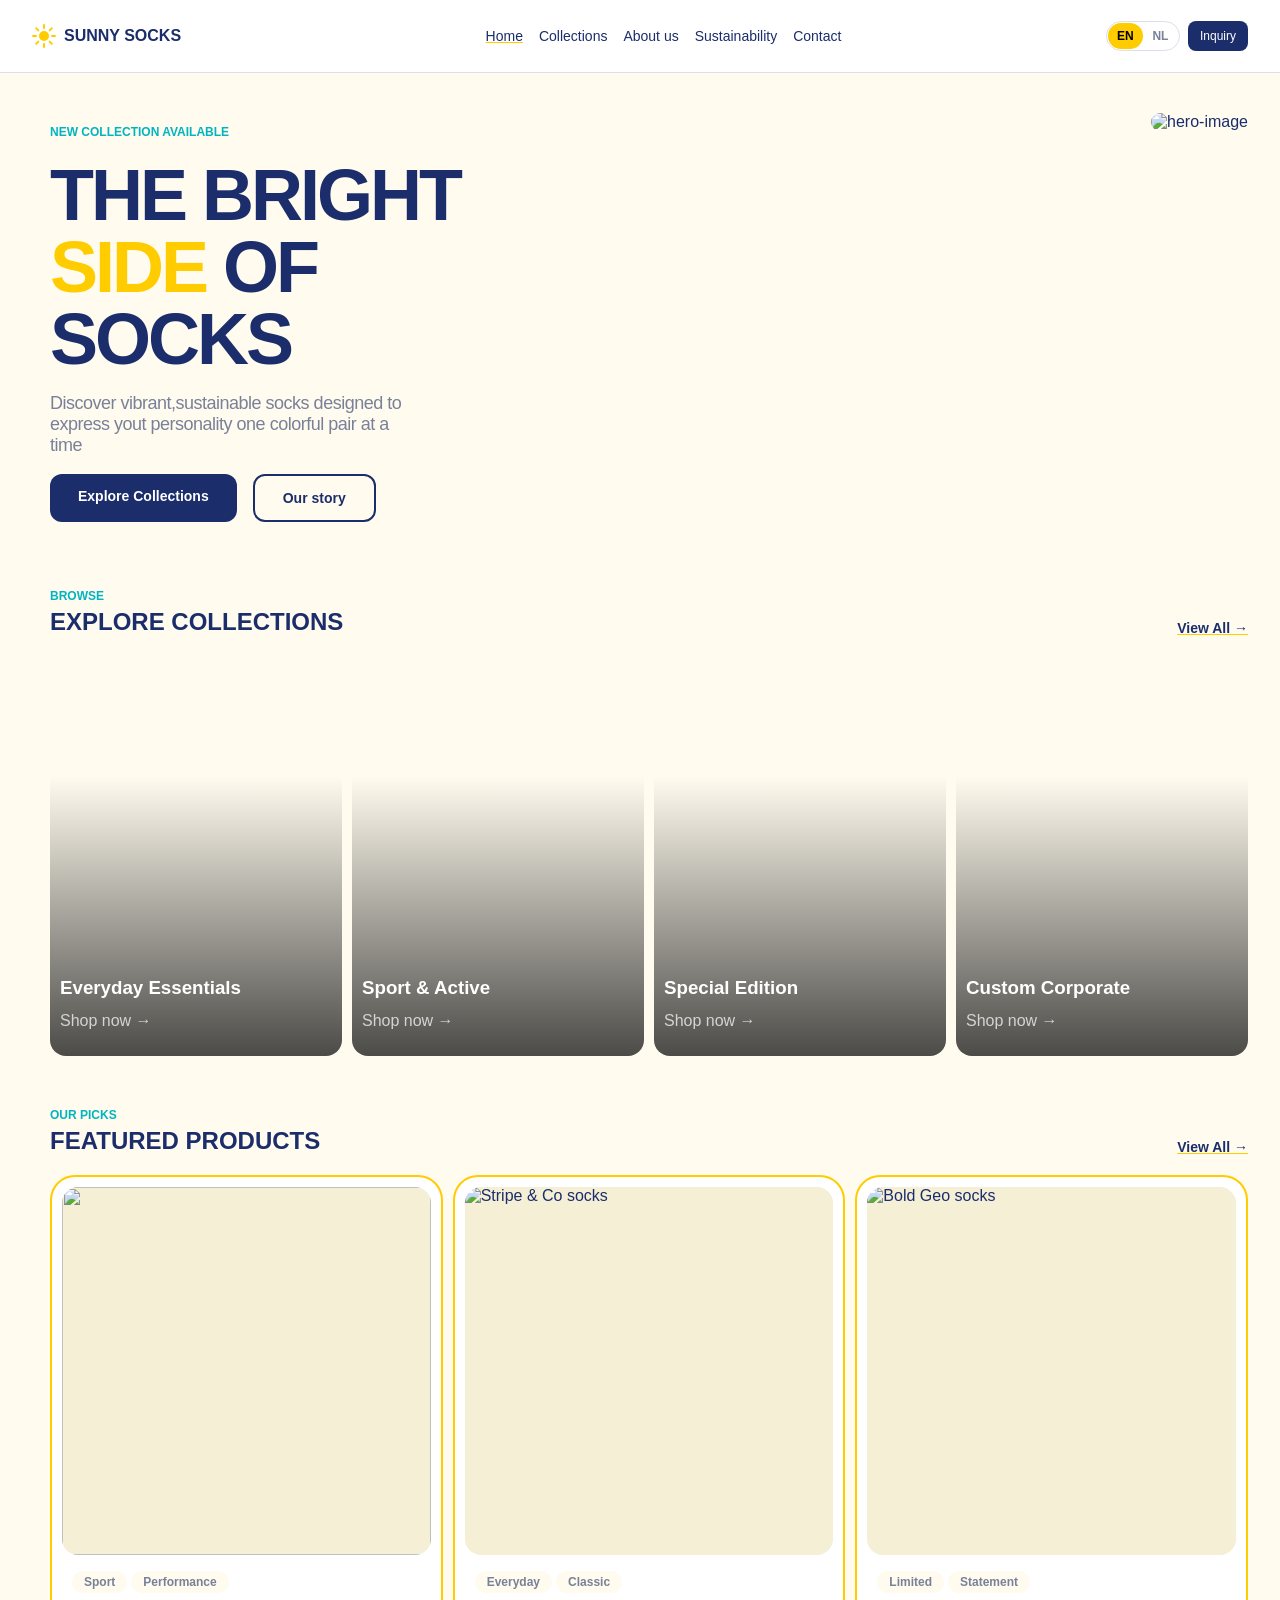
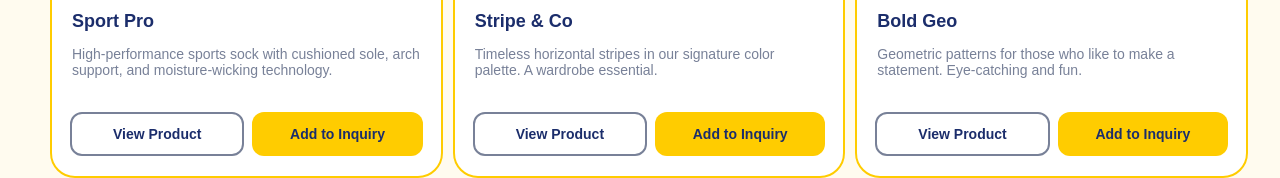
==== commit 108d4e79: "Home Products Section Done" ====
--- a/index.html
+++ b/index.html
@@ -45,7 +45,10 @@
     </section>
         <section class="home-collection">
             <p class="home-collection-label">BROWSE</p>
-            <h2 class="home-collection-title">EXPLORE COLLECTIONS</h2>
+            <div class="home-collection-header-div">
+                <h2 class="home-collection-title">EXPLORE COLLECTIONS</h2>
+                <a class="home-collection-button" href="/sunny-socks-website/pages/collections.html">View All →</a>
+            </div>
             <div class="home-collection-cards">
                 <a class="home-collection-card" id="home-collection-card-1" href="/sunny-socks-website/pages/collections.html">
                     <h3>Everyday Essentials</h3>
@@ -65,5 +68,65 @@
                 </a>
             </div>
     </section>
+    <section class="home-product">
+        <p class="home-product-label">OUR PICKS</p>
+        <div class="home-product-header-div">
+            <h2 class="home-product-title">FEATURED PRODUCTS</h2>
+            <a class="home-product-button" href="/sunny-socks-website/pages/collections.html">View All →</a>
+        </div>
+        <div class="home-product-cards">
+            <div class="home-product-card">
+                <div class="home-product-image">
+                    <img src="/sunny-socks-website/images/home/sport-pro.jpg" alt="">
+                </div>
+                <div class="home-product-body">
+                    <ul class="home-product-tags">
+                        <li>Sport</li>
+                        <li>Performance</li>
+                    </ul>
+                    <h3>Sport Pro</h3>
+                    <p>High-performance sports sock with cushioned sole, arch support, and moisture-wicking technology.</p>
+                </div>
+                <div class="home-product-action">
+                    <a href="/sunny-socks-website/pages/collections-sport-pro.html" class="home-product-btn-view">View Product</a>
+                    <a href="/sunny-socks-website/pages/inquiry.html" class="home-product-btn-add">Add to Inquiry</a>
+                </div>
+            </div>
+            <div class="home-product-card">
+                <div class="home-product-image">
+                    <img src="/sunny-socks-website/images/home/stripe-co.jpg" alt="Stripe & Co socks">
+                </div>
+                <div class="home-product-body">
+                    <ul class="home-product-tags">
+                        <li>Everyday</li>
+                        <li>Classic</li>
+                    </ul>
+                    <h3>Stripe & Co</h3>
+                    <p>Timeless horizontal stripes in our signature color palette. A wardrobe essential.</p>
+                </div>
+                <div class="home-product-action">
+                    <a href="/sunny-socks-website/pages/collections-stripeand-co.html" class="home-product-btn-view">View Product</a>
+                    <a href="/sunny-socks-website/pages/inquiry.html" class="home-product-btn-add">Add to Inquiry</a>
+                </div>
+            </div>
+            <div class="home-product-card">
+                <div class="home-product-image">
+                    <img src="/sunny-socks-website/images/home/bold-geo.jpg" alt="Bold Geo socks">
+                </div>
+                <div class="home-product-body">
+                    <ul class="home-product-tags">
+                        <li>Limited</li>
+                        <li>Statement</li>
+                    </ul>
+                    <h3>Bold Geo</h3>
+                    <p>Geometric patterns for those who like to make a statement. Eye-catching and fun.</p>
+                </div>
+                <div class="home-product-action">
+                    <a href="/sunny-socks-website/pages/collections-bold-geo.html" class="home-product-btn-view">View Product</a>
+                    <a href="/sunny-socks-website/pages/inquiry.html" class="home-product-btn-add">Add to Inquiry</a>
+                </div>
+            </div>
+        </div>
+    </section>
 </body>
 </html>
--- a/style/home.css
+++ b/style/home.css
@@ -152,7 +152,7 @@
 /* HOME COLLECTION SECTION */
 
 .home-collection{
-  margin-top: 30px;
+  margin-top: 15px;
   padding: 40px 32px 0 50px;
 }
 
@@ -245,4 +245,159 @@
     background: linear-gradient(to bottom, transparent 30%, rgba(0,0,0,0.7) 100%), url(/sunny-socks-website/images/home/classic-everyday.jpg);
     background-size: cover;
     background-position: center;
+}
+
+/* Home Products section */
+
+.home-product{
+  padding: 40px 32px 0 50px;
+}
+
+.home-product-label{
+  color: var(--teal);
+  font-weight: 700;
+  font-size: 12px;
+  margin-bottom: -15px;
+}
+
+.home-product-header-div {
+    display: flex;
+    flex: row;
+    justify-content: space-between;
+    align-items: flex-end;
+}
+
+.home-product-title{
+    font-weight: 900;
+    margin-bottom: 0;
+}
+
+.home-product-button{
+    font-size: 14px;
+    font-weight: 700;
+    color: var(--navy);
+    text-decoration: underline;
+    text-decoration-color: var(--yellow);
+}
+
+.home-product-cards {
+  display: flex;
+  gap: 10px;
+  margin-top: 20px;
+}
+
+.home-product-card {
+  display: flex;
+  flex-direction: column;
+  flex: 1;
+  padding: 10px 10px 20px;
+  border: 2px solid var(--yellow);
+  border-radius: 25px;
+  background: var(--white);
+  transition: 0.3s;
+}
+
+.home-product-card:hover {
+  transform: translateY(-5px);
+  box-shadow: 5px 5px 5px var(--gray);
+}
+
+.home-product-image {
+  aspect-ratio: 1 / 1;
+  overflow: hidden;
+  background: var(--cream-dark);
+  border-radius: 16px;
+
+  img{
+    width: 100%;
+    height: 100%;
+    object-fit: cover;
+    transition: 0.3s;
+  }
+}
+
+.home-product-image img:hover {
+  transform: scale(1.1);
+}
+
+.home-product-body {
+  flex: 1;
+  padding: 0 10px;
+
+  h3{
+    font-family: var(--font-display);
+    font-size: 18px;
+    font-weight: 700;
+    margin-bottom: 8px;
+  }
+
+  p{
+    font-size: 14px;
+    color: var(--gray);
+  }
+}
+
+.home-product-tags {
+  display: flex;
+  flex-direction: row;
+  color: var(--gray);
+  list-style: none;
+  gap: 4px;
+  padding: 0;
+
+  li {
+    padding: 4px 12px;
+    background: var(--cream);
+    border-radius: 9999px;
+    font-family: var(--font-display);
+    font-size: 12px;
+    font-weight: 600;
+  }
+}
+
+.home-product-action {
+  display: flex;
+  gap: 8px;
+  margin-top: 20px;
+  padding: 0 8px;
+}
+
+.home-product-btn-add {
+  display: inline-flex;
+  align-items: center;
+  justify-content: center;
+  flex: 1;
+  padding: 12px 24px;
+  border-radius: 12px;
+  font-family: var(--font-display);
+  font-size: 14px;
+  font-weight: 700;
+  background: var(--yellow);
+  color: var(--navy);
+  text-decoration: none;
+  transition: 0.1s;
+
+  &:hover {
+    background: var(--yellow-hover);
+  }
+}
+
+.home-product-btn-view {
+  display: inline-flex;
+  align-items: center;
+  justify-content: center;
+  flex: 1;
+  padding: 12px 24px;
+  border: 2px solid var(--gray);
+  border-radius: 12px;
+  font-family: var(--font-display);
+  font-size: 14px;
+  font-weight: 700;
+  color: var(--navy);
+  text-decoration: none;
+  transition: 0.1s;
+
+  &:hover {
+    border: 2px solid var(--navy);
+  }
 }
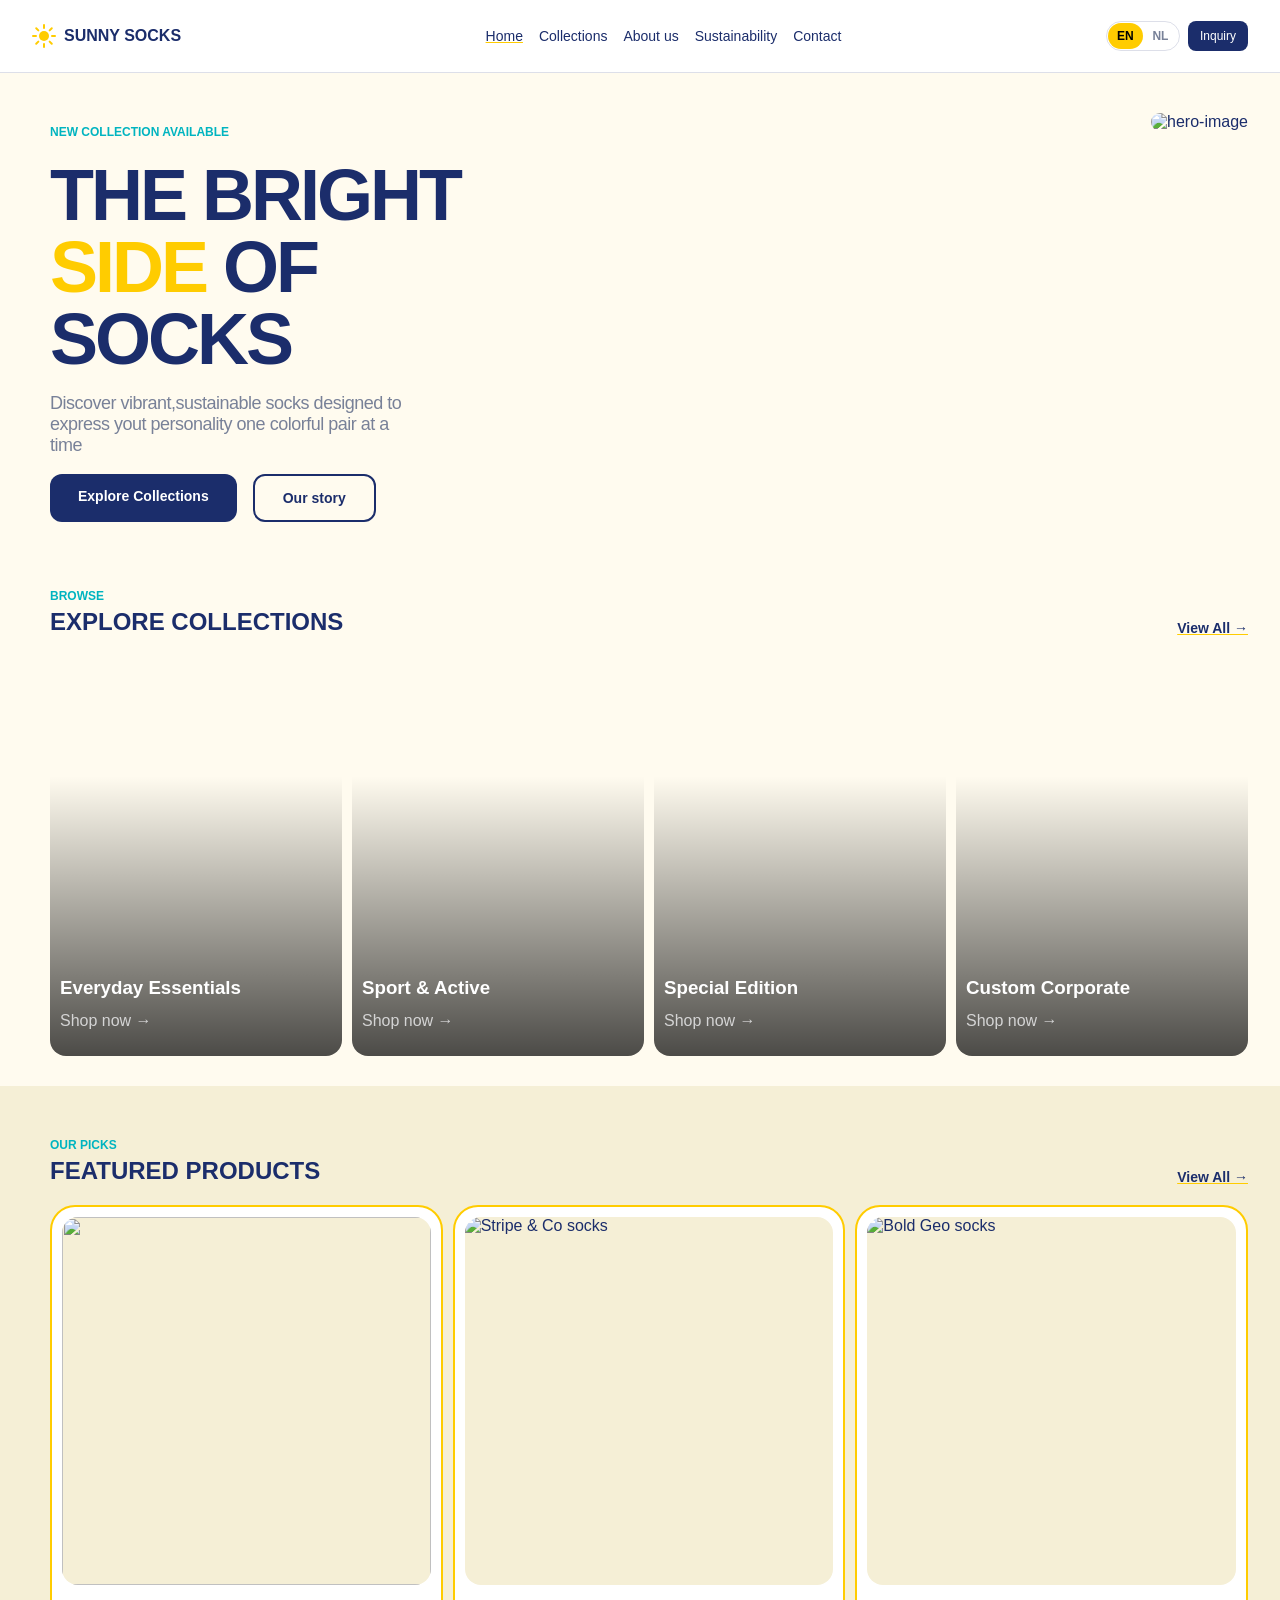
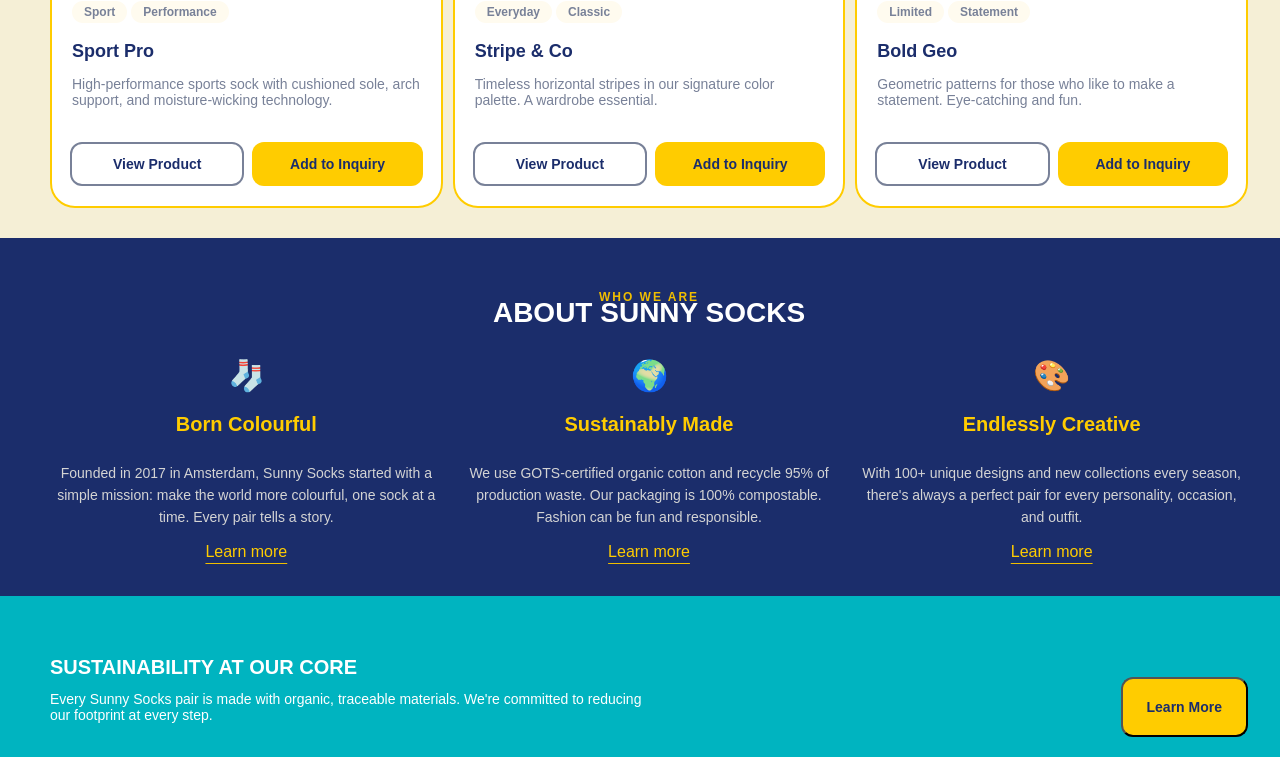
==== commit 72a3fa9f: "About us and Sustainability sections done" ====
--- a/index.html
+++ b/index.html
@@ -128,5 +128,36 @@
             </div>
         </div>
     </section>
+    <section class="home-about">
+        <p class="home-about-label">WHO WE ARE</p>
+        <h2 class="home-about-title">ABOUT SUNNY SOCKS</h2>
+        <div class="home-about-cards">
+            <div class="home-about-card">
+                <span class="home-about-icon">🧦</span>
+                <h3>Born Colourful</h3>
+                <p>Founded in 2017 in Amsterdam, Sunny Socks started with a simple mission: make the world more colourful, one sock at a time. Every pair tells a story.</p>
+                <a href="/sunny-socks-website/pages/about.html">Learn more</a>
+            </div>
+            <div class="home-about-card">
+                <span class="home-about-icon">🌍</span>
+                <h3>Sustainably Made</h3>
+                <p>We use GOTS-certified organic cotton and recycle 95% of production waste. Our packaging is 100% compostable. Fashion can be fun and responsible.</p>
+                <a href="/sunny-socks-website/pages/about.html">Learn more</a>
+            </div>
+            <div class="home-about-card">
+                <span class="home-about-icon">🎨</span>
+                <h3>Endlessly Creative</h3>
+                <p>With 100+ unique designs and new collections every season, there's always a perfect pair for every personality, occasion, and outfit.</p>
+                <a href="pages/collections.html">Learn more</a>
+            </div>
+        </div>
+    </section>
+    <section class="home-sustainability">
+        <h3>SUSTAINABILITY AT OUR CORE</h3>
+        <div class="home-sustainability-content">
+            <p>Every Sunny Socks pair is made with organic, traceable materials. We're committed to reducing our footprint at every step.</p>
+            <button>Learn More</button>
+        </div>
+    </section>
 </body>
 </html>
--- a/style/home.css
+++ b/style/home.css
@@ -247,10 +247,12 @@
     background-position: center;
 }
 
-/* Home Products section */
+/* Home Product section */
 
 .home-product{
   padding: 40px 32px 0 50px;
+  background-color: var(--cream-dark);
+  margin-top: 30px;
 }
 
 .home-product-label{
@@ -284,6 +286,7 @@
   display: flex;
   gap: 10px;
   margin-top: 20px;
+  padding-bottom: 30px;
 }
 
 .home-product-card {
@@ -400,4 +403,112 @@
   &:hover {
     border: 2px solid var(--navy);
   }
+}
+
+/* Home About us Section */
+
+.home-about {
+  padding: 40px 32px 0 50px;
+  text-align: center;
+  background-color: var(--navy);
+}
+
+.home-about-label {
+  font-size: 12px;
+  letter-spacing: 2px;
+  font-weight: 700;
+  color: var(--yellow-hover);
+  margin-bottom: -30px;
+}
+
+.home-about-title {
+  font-size: 28px;
+  font-weight: 900;
+  color: var(--white);
+}
+
+.home-about-cards {
+  display: flex;
+  flex-direction: row;
+  gap: 10px;
+  padding-bottom: 30px;
+}
+
+.home-about-icon{
+  font-size: 30px;
+}
+
+.home-about-card {
+  display: flex;
+  flex-direction: column;
+  flex: 1;
+  padding: 5px;
+
+  h3 {
+    font-size: 20px;
+    font-weight: 700;
+    color: var(--yellow); 
+    margin-bottom: 12px;
+  }
+
+  p{
+    text-align: center;
+    font-family: var(--font-display);
+    font-size: 14px;
+    font-weight: 400;
+    color: var(--lightgray);
+    line-height: 1.6;
+  }
+  
+  a{
+    color: var(--yellow);
+    text-decoration: underline;
+    text-decoration-color: var(--yellow-hover);
+    text-decoration-thickness: 0px;
+    text-underline-offset: 6px;
+
+    &:hover {
+      color: var(--white);
+    }
+  }
+}
+
+/* Home About us Section */
+
+.home-sustainability {
+  padding: 40px 32px 0 50px;
+  background-color: var(--teal);
+
+  h3{
+    font-family: var(--font-display);
+    font-size: 20px;
+    font-weight: 900;
+    color: var(--white);
+    margin-bottom: 8px;
+  }
+}
+
+.home-sustainability-content{
+  display: flex;
+  flex-direction: row;
+  justify-content: space-between;
+  padding-bottom: 20px;
+  margin-top: -10px;
+
+  p {
+    font-size: 14px;
+    color : var(--white);
+    max-width: 600px;
+  }
+
+  button {
+    font-family: var(--font-display);
+    font-weight: 700;
+    font-size: 14px;
+    padding: 12px 24px;
+    border-radius: 12px;
+    background: var(--yellow); 
+    color : var(--navy);
+    text-decoration: none;
+  }
 }
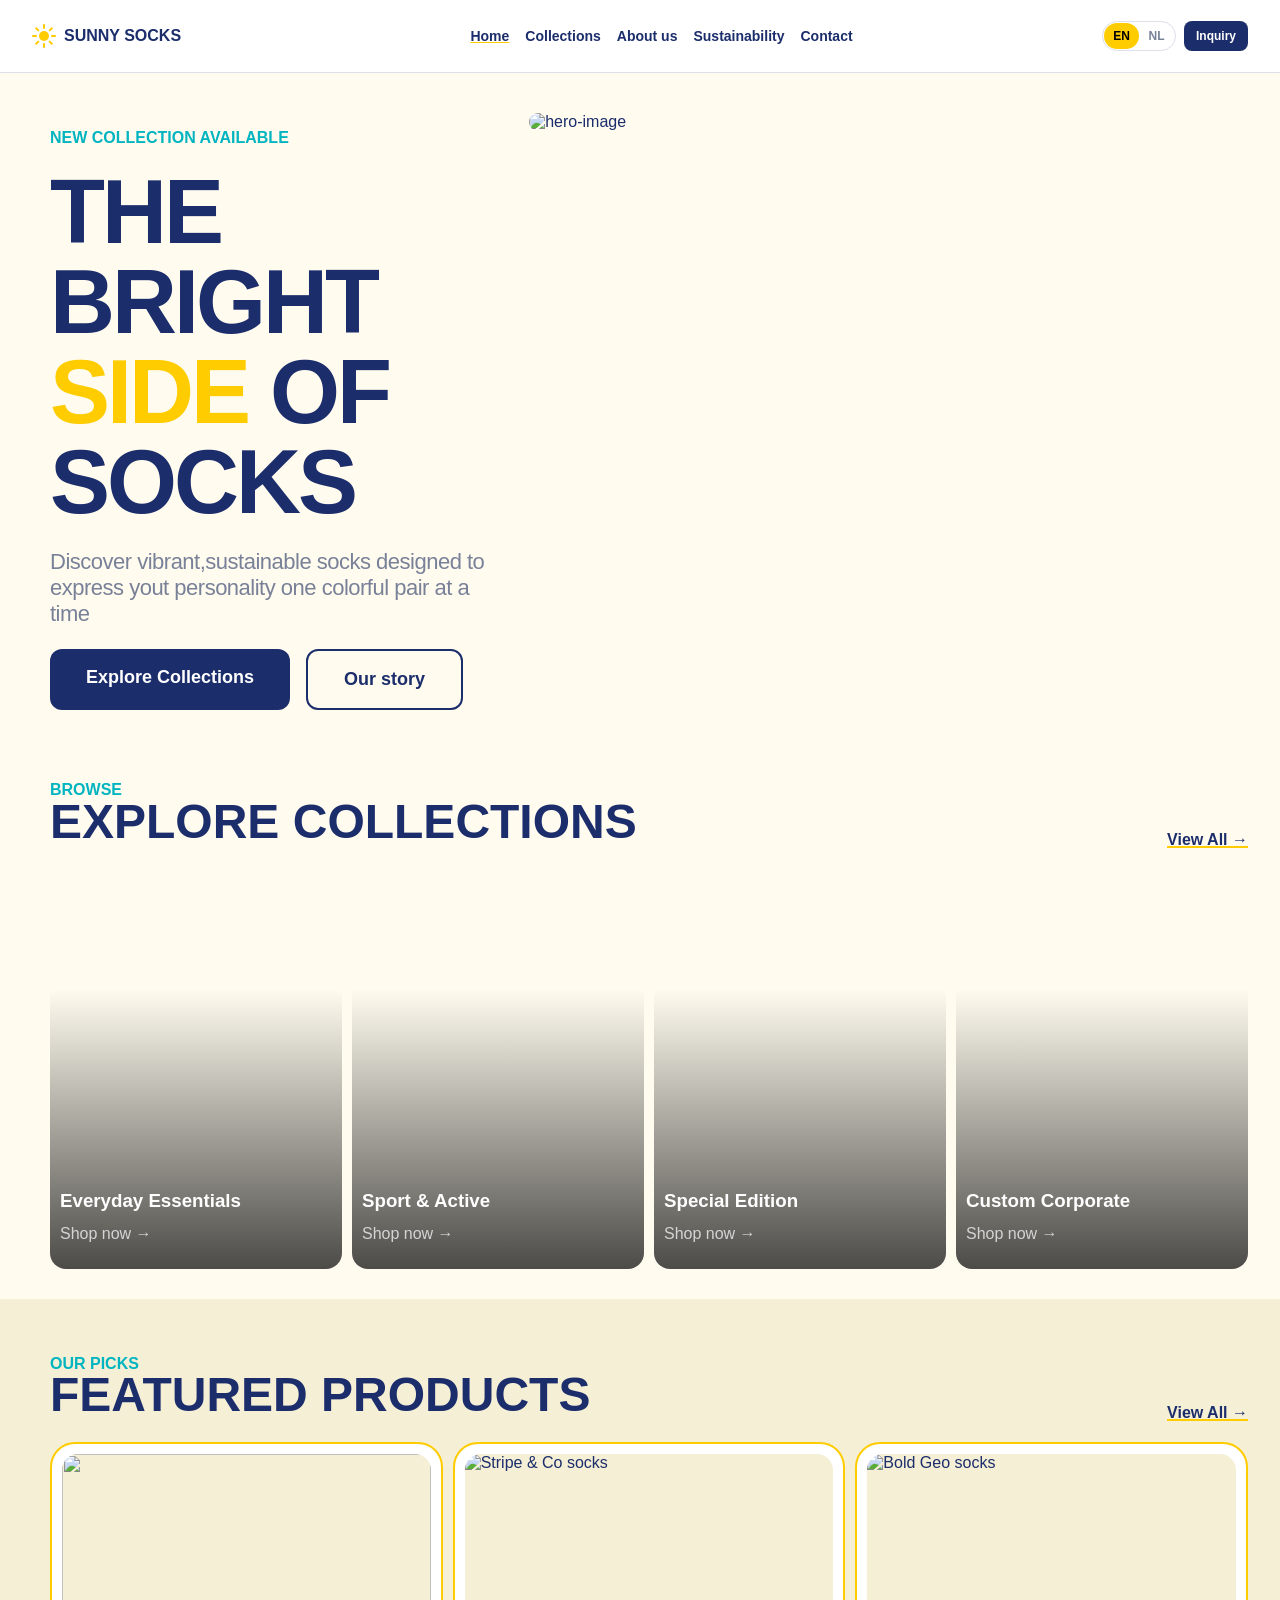
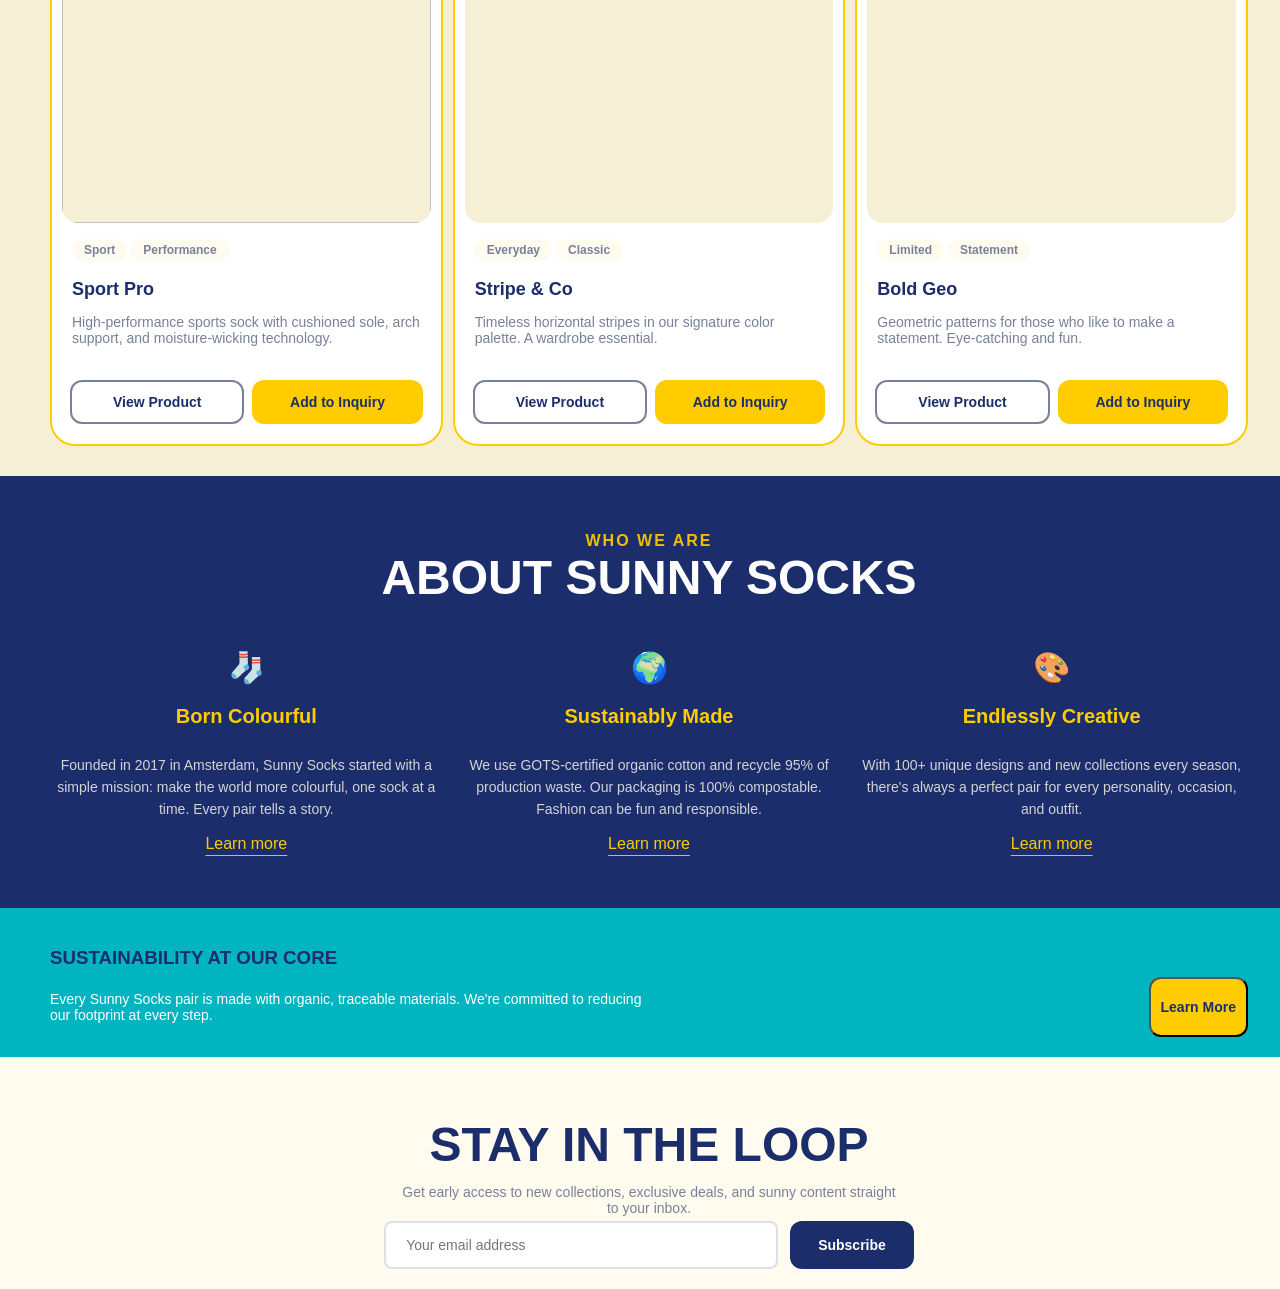
==== commit a11f70f8: "Newsletter section done + polish sizing of the home page" ====
--- a/index.html
+++ b/index.html
@@ -159,5 +159,13 @@
             <button>Learn More</button>
         </div>
     </section>
+    <section class="home-newsletter">
+        <h2 class="home-newsletter-title">STAY IN THE LOOP</h2>
+        <p class="home-newsletter-subtitle">Get early access to new collections, exclusive deals, and sunny content straight to your inbox.</p>
+        <form class="home-newsletter-form">
+            <input type="email" placeholder="Your email address">
+            <button type="submit">Subscribe</button>
+        </form>
+    </section>
 </body>
 </html>
--- a/style/style.css
+++ b/style/style.css
@@ -56,6 +56,7 @@
 .nav-links li a {
   font-family: var(--font-display);
   font-size: 14px;
+  font-weight: 700;
   text-decoration: none;
   color: var(--navy);
 }
@@ -74,6 +75,7 @@
   background-color: var(--navy);
   color: var(--white);
   font-size: 12px;
+  font-weight: 700;
   border-radius: 8px;
   padding: 8px 12px;
   text-decoration: none;
--- a/style/home.css
+++ b/style/home.css
@@ -38,24 +38,26 @@
 .hero-left {
   padding-left: 50px;
   padding-top: 40px;
+  flex: 1;
 }
 
 .hero-right {
   padding-right: 32px;
   padding-top: 40px;
+  flex: 1.5;
 }
 
 
 .home-hero-text {
   font-weight: 600;
-  font-size: 12px;
+  font-size: 16px;
   color: var(--teal);
-  margin-bottom: -40px;
+  margin-bottom: -55px;
   
 }
 
 .home-hero-heading {
-  font-size: 72px;
+  font-size: 90px;
   font-weight: 1500px;
   line-height: 1;
   margin-bottom: 16px;
@@ -70,7 +72,7 @@
   font-family: var(--font-body);
   color: var(--gray);
   font-weight: 400;
-  font-size: 18px;
+  font-size: 22px;
   letter-spacing: -0.5px;
 }
 
@@ -82,37 +84,37 @@
 
 .home-hero-btn-1{
   font-weight: 700;
-  font-size: 14px;
+  font-size: 18px;
   background-color: var(--navy);
   color: var(--white);
   text-decoration: none;
-  padding: 14px 28px;
+  padding: 18px 36px;
   border-radius: 12px;
-}
-
-.home-hero-btn-1:hover{
-  background-color: var(--navy-dark);
+
+  &:hover {
+    background-color: var(--navy-dark);
+  }
 }
 
 .home-hero-btn-2{
   background: transparent;
   border: 2px solid var(--navy);
   font-weight: 700;
-  font-size: 14px;
+  font-size: 18px;
   color: var(--navy);
   text-decoration: none;
-  padding: 14px 28px;
+  padding: 18px 36px;
   border-radius: 12px;
-}
-
-.home-hero-btn-2:hover{
-  background: var(--navy);
-  color: var(--white);
-}
-
+
+  &:hover {
+    background: var(--navy);
+    color: var(--white);   
+  }
+}
 
 .hero-right img{
   border-radius: 16px;
+  max-height: 505px;
   width: 100%;
   object-fit: cover;
 }
@@ -158,9 +160,10 @@
 
 .home-collection-label{
   color: var(--teal);
-  font-weight: 700;
-  font-size: 12px;
-  margin-bottom: -15px;
+  margin-bottom: -45px;
+  font-family: var(--font-display);
+  font-size: 16px;
+  font-weight: 700;
 }
 
 .home-collection-header-div {
@@ -171,16 +174,23 @@
 }
 
 .home-collection-title{
+    font-family: var(--font-display);
+    font-size: 48px;
     font-weight: 900;
     margin-bottom: 0;
 }
 
 .home-collection-button{
-    font-size: 14px;
+    font-size: 16px;
     font-weight: 700;
     color: var(--navy);
     text-decoration: underline;
     text-decoration-color: var(--yellow);
+    text-decoration-thickness: 2px;
+
+    &:hover {
+      color: var(--teal);
+    }
 }
 
 .home-collection-cards {
@@ -242,7 +252,7 @@
 }
 
 #home-collection-card-4 {
-    background: linear-gradient(to bottom, transparent 30%, rgba(0,0,0,0.7) 100%), url(/sunny-socks-website/images/home/classic-everyday.jpg);
+    background: linear-gradient(to bottom, transparent 30%, rgba(0,0,0,0.7) 100%), url(/sunny-socks-website/images/home/custom.jpeg);
     background-size: cover;
     background-position: center;
 }
@@ -257,9 +267,10 @@
 
 .home-product-label{
   color: var(--teal);
-  font-weight: 700;
-  font-size: 12px;
-  margin-bottom: -15px;
+  font-family: var(--font-display);
+  font-size: 16px;
+  font-weight: 700;
+  margin-bottom: -45px;
 }
 
 .home-product-header-div {
@@ -270,16 +281,23 @@
 }
 
 .home-product-title{
+    font-family: var(--font-display);
+    font-size: 48px;
     font-weight: 900;
     margin-bottom: 0;
 }
 
 .home-product-button{
-    font-size: 14px;
+    font-size: 16px;
     font-weight: 700;
     color: var(--navy);
     text-decoration: underline;
     text-decoration-color: var(--yellow);
+    text-decoration-thickness: 2px;
+
+    &:hover {
+      color: var(--teal);
+    }
 }
 
 .home-product-cards {
@@ -414,15 +432,17 @@
 }
 
 .home-about-label {
-  font-size: 12px;
+  font-family: var(--font-display);
+  font-size: 16px;
+  font-weight: 700;
   letter-spacing: 2px;
-  font-weight: 700;
   color: var(--yellow-hover);
-  margin-bottom: -30px;
+  margin-bottom: -40px;
 }
 
 .home-about-title {
-  font-size: 28px;
+  font-family: var(--font-display);
+  font-size: 48px;
   font-weight: 900;
   color: var(--white);
 }
@@ -431,7 +451,7 @@
   display: flex;
   flex-direction: row;
   gap: 10px;
-  padding-bottom: 30px;
+  padding-bottom: 50px;
 }
 
 .home-about-icon{
@@ -476,16 +496,16 @@
 /* Home About us Section */
 
 .home-sustainability {
-  padding: 40px 32px 0 50px;
+  padding: 20px 32px 0 50px;
   background-color: var(--teal);
-
-  h3{
+}
+
+.home-sustainability-title {
     font-family: var(--font-display);
-    font-size: 20px;
+    font-size: 48px;
     font-weight: 900;
     color: var(--white);
     margin-bottom: 8px;
-  }
 }
 
 .home-sustainability-content{
@@ -505,10 +525,78 @@
     font-family: var(--font-display);
     font-weight: 700;
     font-size: 14px;
-    padding: 12px 24px;
+    padding: 5px 10px;
     border-radius: 12px;
     background: var(--yellow); 
     color : var(--navy);
     text-decoration: none;
-  }
-}+
+    &:hover {
+      background-color: var(--yellow-hover);
+      cursor: pointer;
+    }
+  }
+}
+
+/* NewsLetter Section */
+
+.home-newsletter {
+  background: var(--cream);
+  padding: 20px 32px 0 50px;
+  text-align: center;
+}
+
+.home-newsletter-title {
+  font-family: var(--font-display);
+  font-size: 48px;
+  font-weight: 900;
+  color: var(--navy);
+  margin-bottom: 12px;
+}
+
+.home-newsletter-subtitle {
+  font-family: var(--font-body);
+  font-size: 14px;
+  color: var(--gray);
+  max-width: 500px;
+  margin: 0 auto 5px;
+}
+
+.home-newsletter-form {
+  display: flex;
+  flex-direction: row;
+  justify-content: center;
+  gap: 12px;
+  padding-bottom: 20px;
+}
+
+.home-newsletter-form input {
+  font-family: var(--font-body);
+  font-size: 14px;
+  padding: 14px 20px;
+  border: 2px solid var(--navy-border);
+  border-radius: 8px;
+  width: 350px;
+  outline: none;
+
+  &:focus {
+    border-color: var(--sunny-blue);
+  }
+}
+
+.home-newsletter-form button {
+  font-family: var(--font-display);
+  font-size: 14px;
+  font-weight: 700;
+  padding: 14px 28px;
+  background: var(--navy);
+  color: var(--white);
+  border: none;
+  border-radius: 12px;
+  cursor: pointer;
+  transition: 0.2s;
+
+  &:hover{
+    background: var(--navy-dark);
+  }
+}
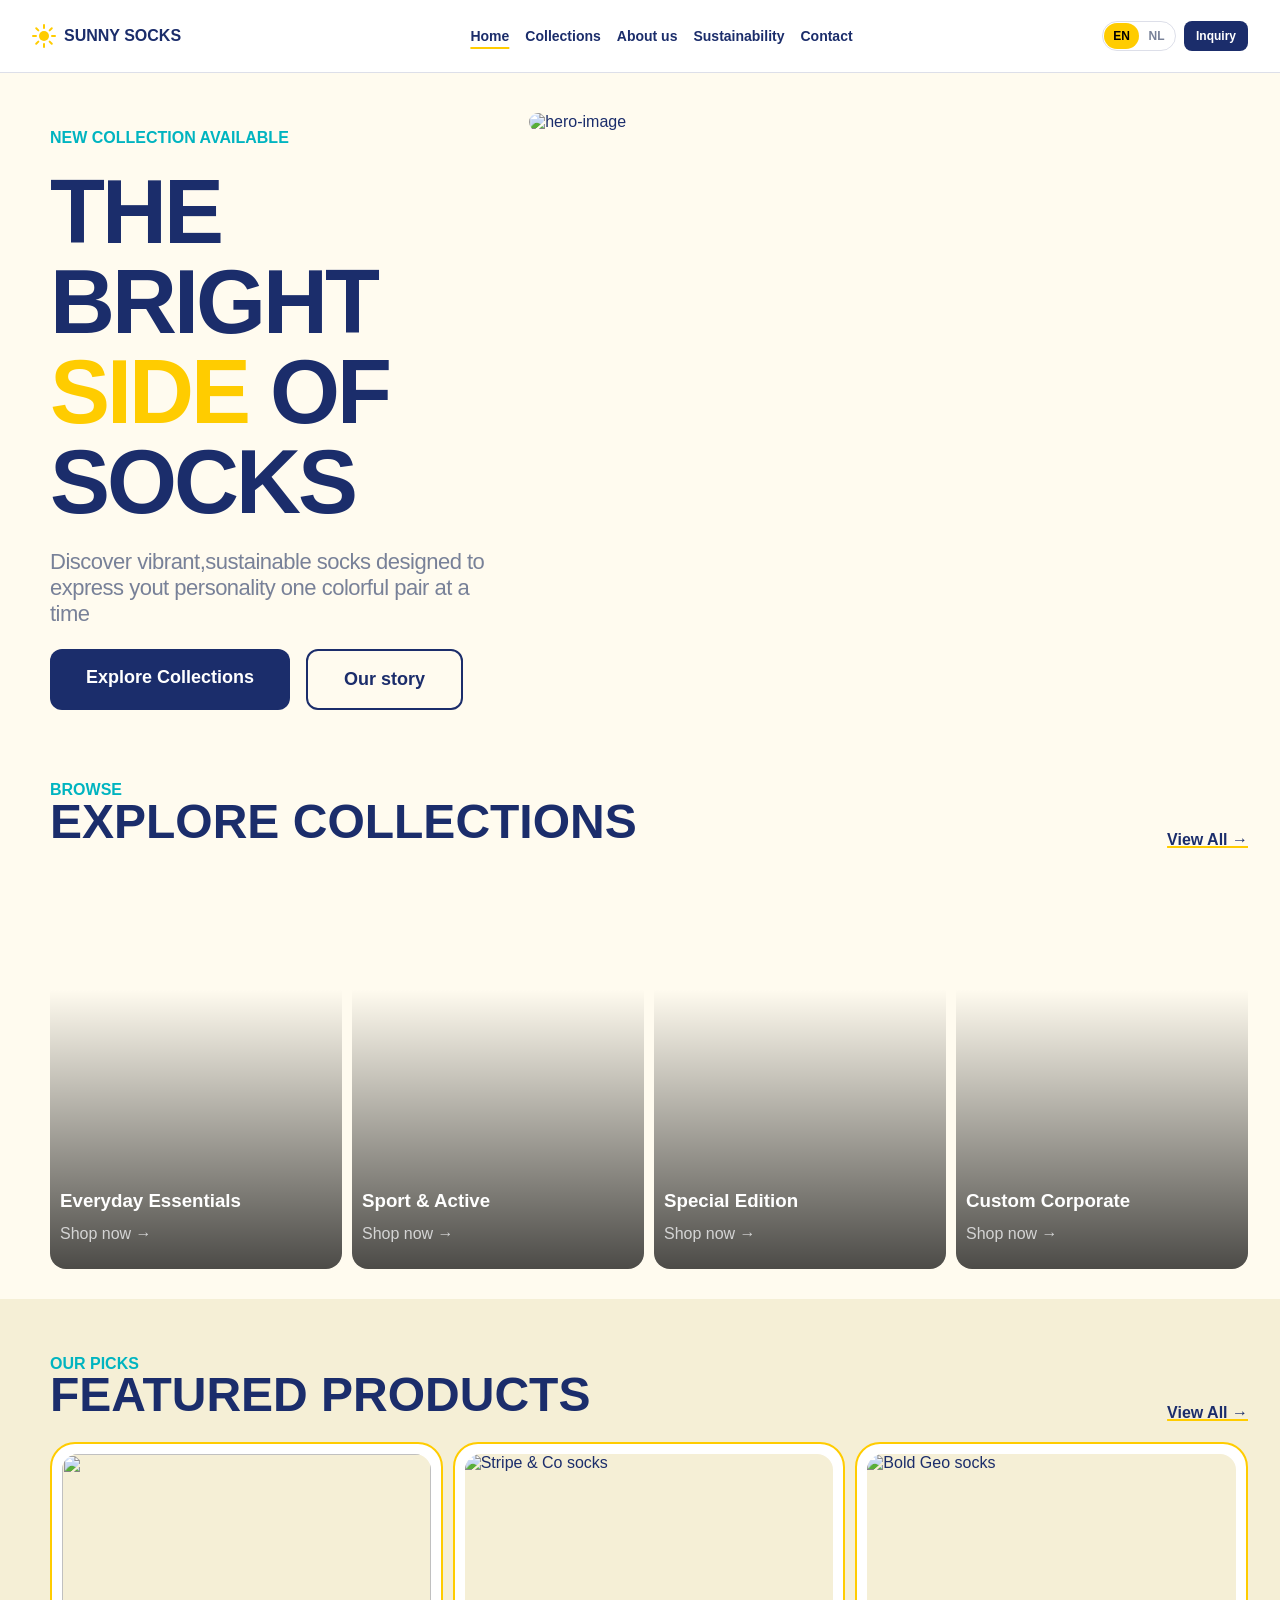
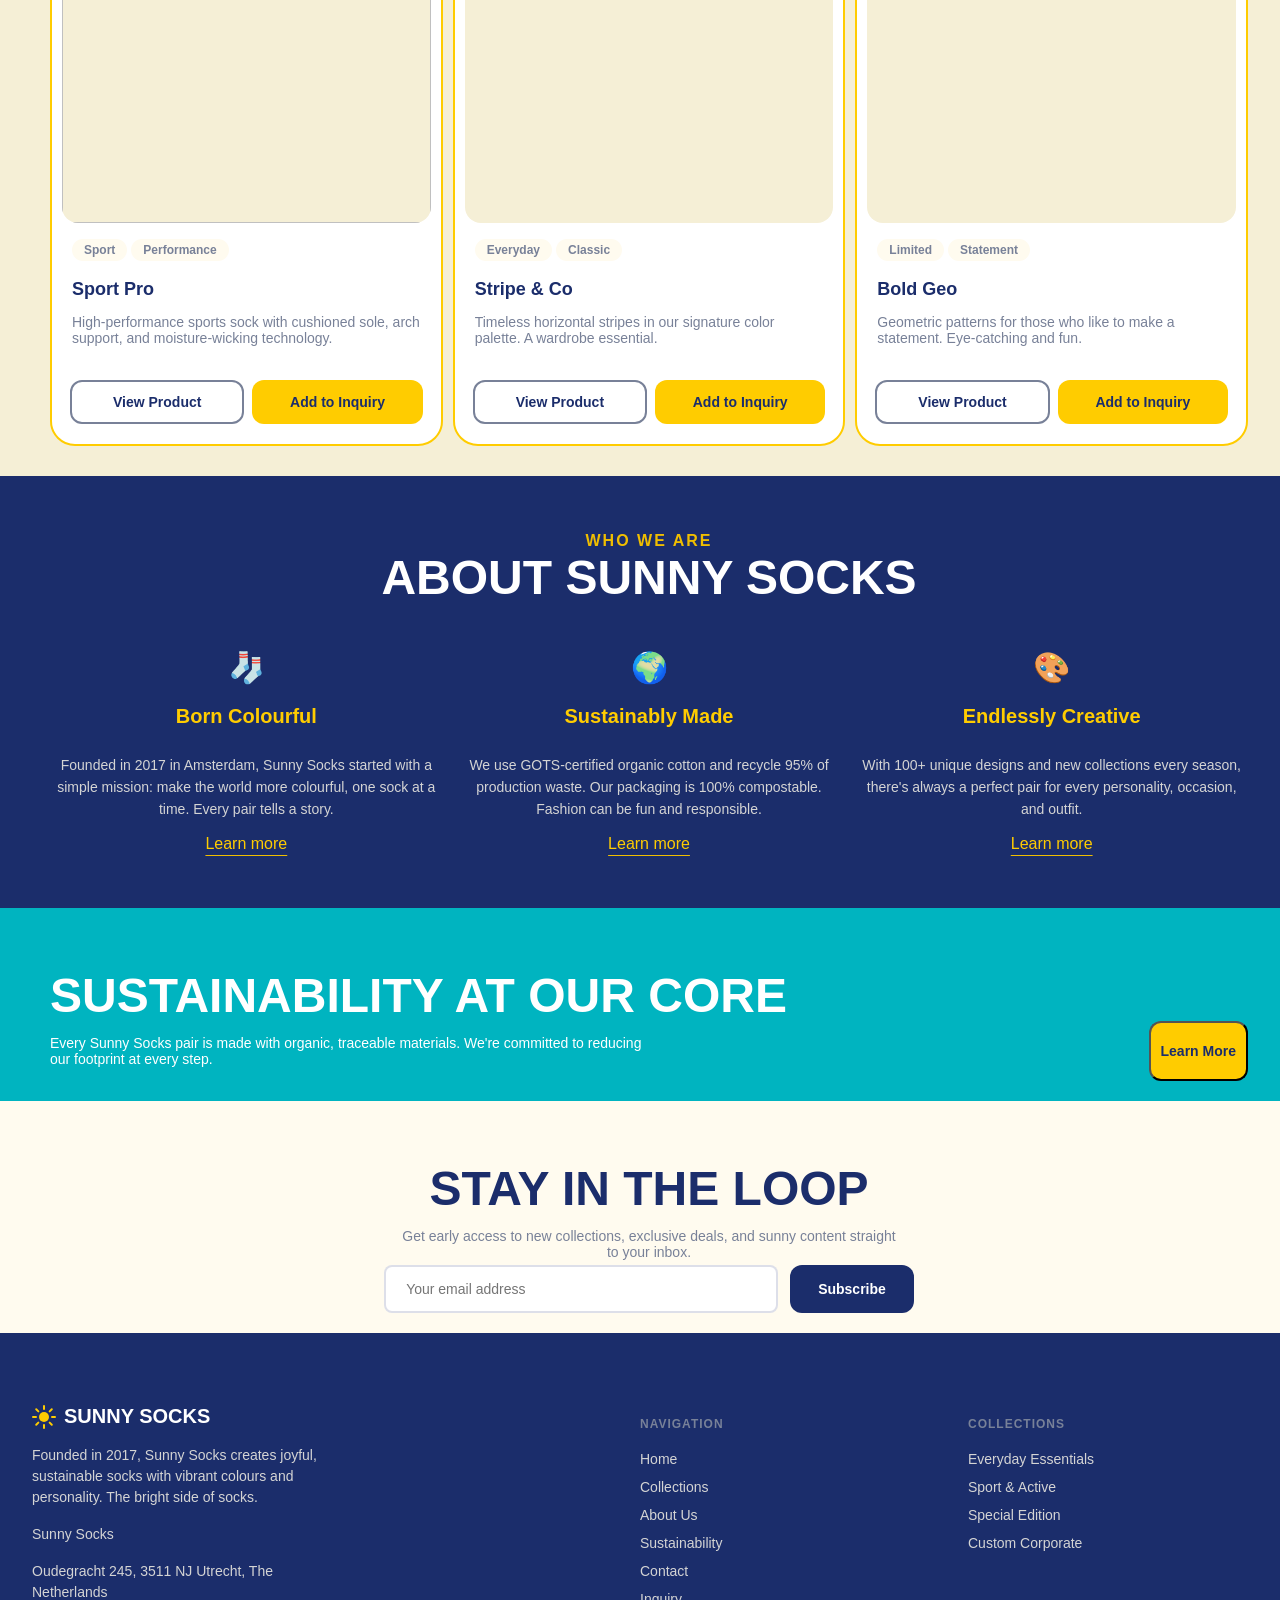
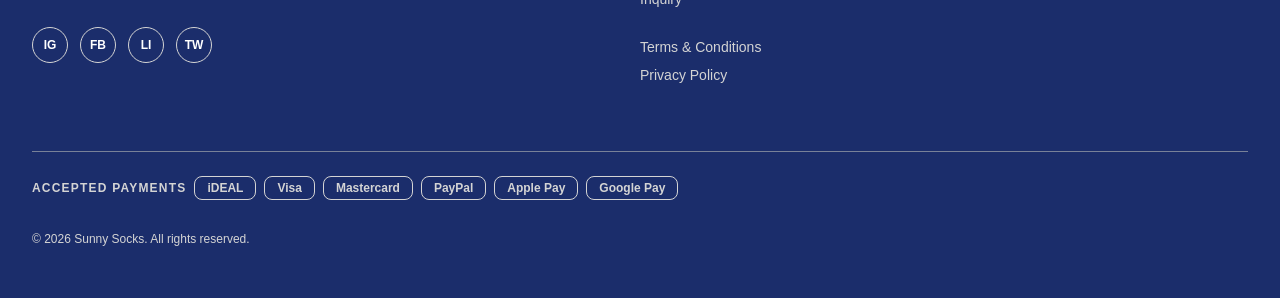
==== commit 3eee0c7e: "Footer added + minor changes to header + Home page finished" ====
--- a/index.html
+++ b/index.html
@@ -12,7 +12,7 @@
     <nav class="navbar">
         <div class="nav-logo">
             <img src="images/home/sun-icon.svg" alt="sun icon">
-            <span>SUNNY SOCKS</span>
+            <span><a href="/sunny-socks-website/index.html">SUNNY SOCKS</a></span>
         </div>
         <ul class="nav-links">
             <li><a href="/sunny-socks-website/index.html" class="nav-active">Home</a></li>
@@ -153,7 +153,7 @@
         </div>
     </section>
     <section class="home-sustainability">
-        <h3>SUSTAINABILITY AT OUR CORE</h3>
+        <h2 class="home-sustainability-title">SUSTAINABILITY AT OUR CORE</h2>
         <div class="home-sustainability-content">
             <p>Every Sunny Socks pair is made with organic, traceable materials. We're committed to reducing our footprint at every step.</p>
             <button>Learn More</button>
@@ -167,5 +167,64 @@
             <button type="submit">Subscribe</button>
         </form>
     </section>
+    <footer class="footer">
+        <div class="footer-container">
+
+            <div class="footer-grid">
+                <div class="footer-brand">
+                    <div class="nav-logo">
+                        <img src="images/home/sun-icon.svg" alt="sun icon">
+                        <span>SUNNY SOCKS</span>
+                    </div>
+                    <p>Founded in 2017, Sunny Socks creates joyful, sustainable socks with vibrant colours and personality. The bright side of socks.</p>
+                    <div class="footer-adress">
+                        <p>Sunny Socks</p>
+                        <p>Oudegracht 245, 3511 NJ Utrecht, The Netherlands</p>
+                    </div>
+                    <div class="footer-socials">
+                        <a href="#">IG</a>
+                        <a href="#">FB</a>
+                        <a href="#">LI</a>
+                        <a href="#">TW</a>
+                    </div>
+                </div>
+
+                <div class="footer-column">
+                    <h3>NAVIGATION</h3>
+                    <a href="index.html">Home</a>
+                    <a href="pages/collections.html">Collections</a>
+                    <a href="pages/about.html">About Us</a>
+                    <a href="pages/sustainability.html">Sustainability</a>
+                    <a href="pages/contact.html">Contact</a>
+                    <a href="pages/inquiry.html">Inquiry</a>
+                    <a href="pages/terms.html" class="footer-tos">Terms & Conditions</a>
+                    <a href="pages/privacy.html">Privacy Policy</a>
+                </div>
+
+                <div class="footer-column">
+                    <h3>COLLECTIONS</h3>
+                    <a href="pages/collections.html">Everyday Essentials</a>
+                    <a href="pages/collections.html">Sport & Active</a>
+                    <a href="pages/collections.html">Special Edition</a>
+                    <a href="pages/collections.html">Custom Corporate</a>
+                </div>
+            </div>
+
+            <div class="footer-payments">
+                <h3>ACCEPTED PAYMENTS</h3>
+                <span>iDEAL</span>
+                <span>Visa</span>
+                <span>Mastercard</span>
+                <span>PayPal</span>
+                <span>Apple Pay</span>
+                <span>Google Pay</span>
+            </div>
+
+            <div class="footer-copyright">
+                <p>&copy; 2026 Sunny Socks. All rights reserved.</p>
+            </div>
+
+        </div>
+    </footer>
 </body>
 </html>
--- a/style/style.css
+++ b/style/style.css
@@ -18,6 +18,7 @@
   --cream:        #FFFBEF;   
   --cream-dark:   #F5EFD6;
   --gray:         #788198;
+  --lightgray:    #d4d4d4;
   --white:        #ffffff;
 }
 
@@ -29,6 +30,7 @@
 }
 
 /* Header */
+
 .navbar {
   display: flex;
   justify-content: space-between;
@@ -40,11 +42,16 @@
 }
 
 .nav-logo{
-  font-size: 16px;
-  font-weight: 700;
   display: flex;
   align-items: center;
   gap: 8px;
+
+  a{
+    font-size: 16px;
+    text-decoration: none;
+    color: var(--navy);
+    font-weight: 800;
+  }
 }
 
 .nav-links {
@@ -63,11 +70,15 @@
 
 .nav-links li a.nav-active {
   text-decoration: underline;
+  text-decoration-thickness: 2px;
+  text-underline-offset: 6px;
   text-decoration-color: var(--yellow);
 }
 
 .nav-links li a:hover {
   text-decoration: underline;
+  text-decoration-thickness: 2px;
+  text-underline-offset: 6px;
   text-decoration-color: var(--yellow);
 }
 
@@ -118,4 +129,138 @@
   color: var(--gray);
   background-color: var(--white);
   border: none;
+}
+
+/* Footer */
+
+.footer {
+  padding: 72px 0 40px;
+  background: var(--navy);
+  color: var(--lightgray); 
+  font-size: 14px;
+}
+
+.footer-container {
+  max-width: 1280px;
+  margin: 0 auto;
+  padding: 0 32px;
+}
+
+
+.footer-grid {
+  display: grid;
+  grid-template-columns: 2fr 1fr 1fr;
+  gap: 48px;
+  padding-bottom: 56px;
+}
+
+.footer-brand .nav-logo {
+  font-family: var(--font-display);
+  font-size: 20px;
+  font-weight: 900;
+  color: var(--white);         
+}
+
+.footer-brand p {
+  max-width: 320px;
+  margin: 16px 0 0;
+  font-style: normal;             
+  line-height: 1.5;
+}
+
+.footer-address {
+  max-width: 320px;
+  margin: 16px 0 0;
+  font-style: normal;             
+  line-height: 1.5;
+}
+
+.footer-socials {
+  display: flex;
+  gap: 12px;
+  margin-top: 24px;
+}
+
+.footer-socials a {
+  display: flex;
+  align-items: center;
+  justify-content: center;
+  width: 34px;
+  height: 34px;
+  border: 1px solid var(--lightgray);
+  border-radius: 50%;
+  font-family: var(--font-display);
+  font-size: 12px;
+  font-weight: 700;
+  color: var(--white);
+  text-decoration: none;
+
+  &:hover{
+    background-color: var(--yellow-hover);
+    color: var(--navy);
+  }
+}
+
+.footer-column h3 {
+  font-family: var(--font-display);
+  font-size: 12px;
+  font-weight: 700;
+  letter-spacing: 1px;             
+  color: var(--gray);
+  margin-bottom: 20px;
+}
+
+.footer-column a {
+  font-family: var(--font-display);
+  display: block;
+  margin-bottom: 12px;
+  color: var(--lightgray);
+  text-decoration: none;
+
+  &:hover{
+    color: var(--yellow-hover);
+  }
+}
+
+.footer-tos {
+  margin-top: 32px;
+}
+
+.footer-payments {
+  display: flex;
+  align-items: center;
+  gap: 8px;
+  padding: 24px 0 20px;
+  border-top: 1px solid var(--gray);
+}
+
+.footer-payments h3 {
+  font-family: var(--font-display);
+  font-size: 12px;
+  font-weight: 700;
+  letter-spacing: 0.1em;
+  color: var(--lightgray);
+  margin: 0;
+}
+
+.footer-payments span {
+  padding: 4px 12px;
+  border: 1px solid var(--lightgray);
+  border-radius: 8px;
+  font-family: var(--font-display);
+  font-size: 12px;
+  font-weight: 600;
+
+  &:hover {
+    background-color: var(--yellow-hover);
+    color: var(--navy);
+    cursor: pointer;
+  }
+}
+
+.footer-copyright {
+  display: flex;
+  justify-content: space-between;
+  color: var(--lightgray);
+  font-size: 12px;
 }
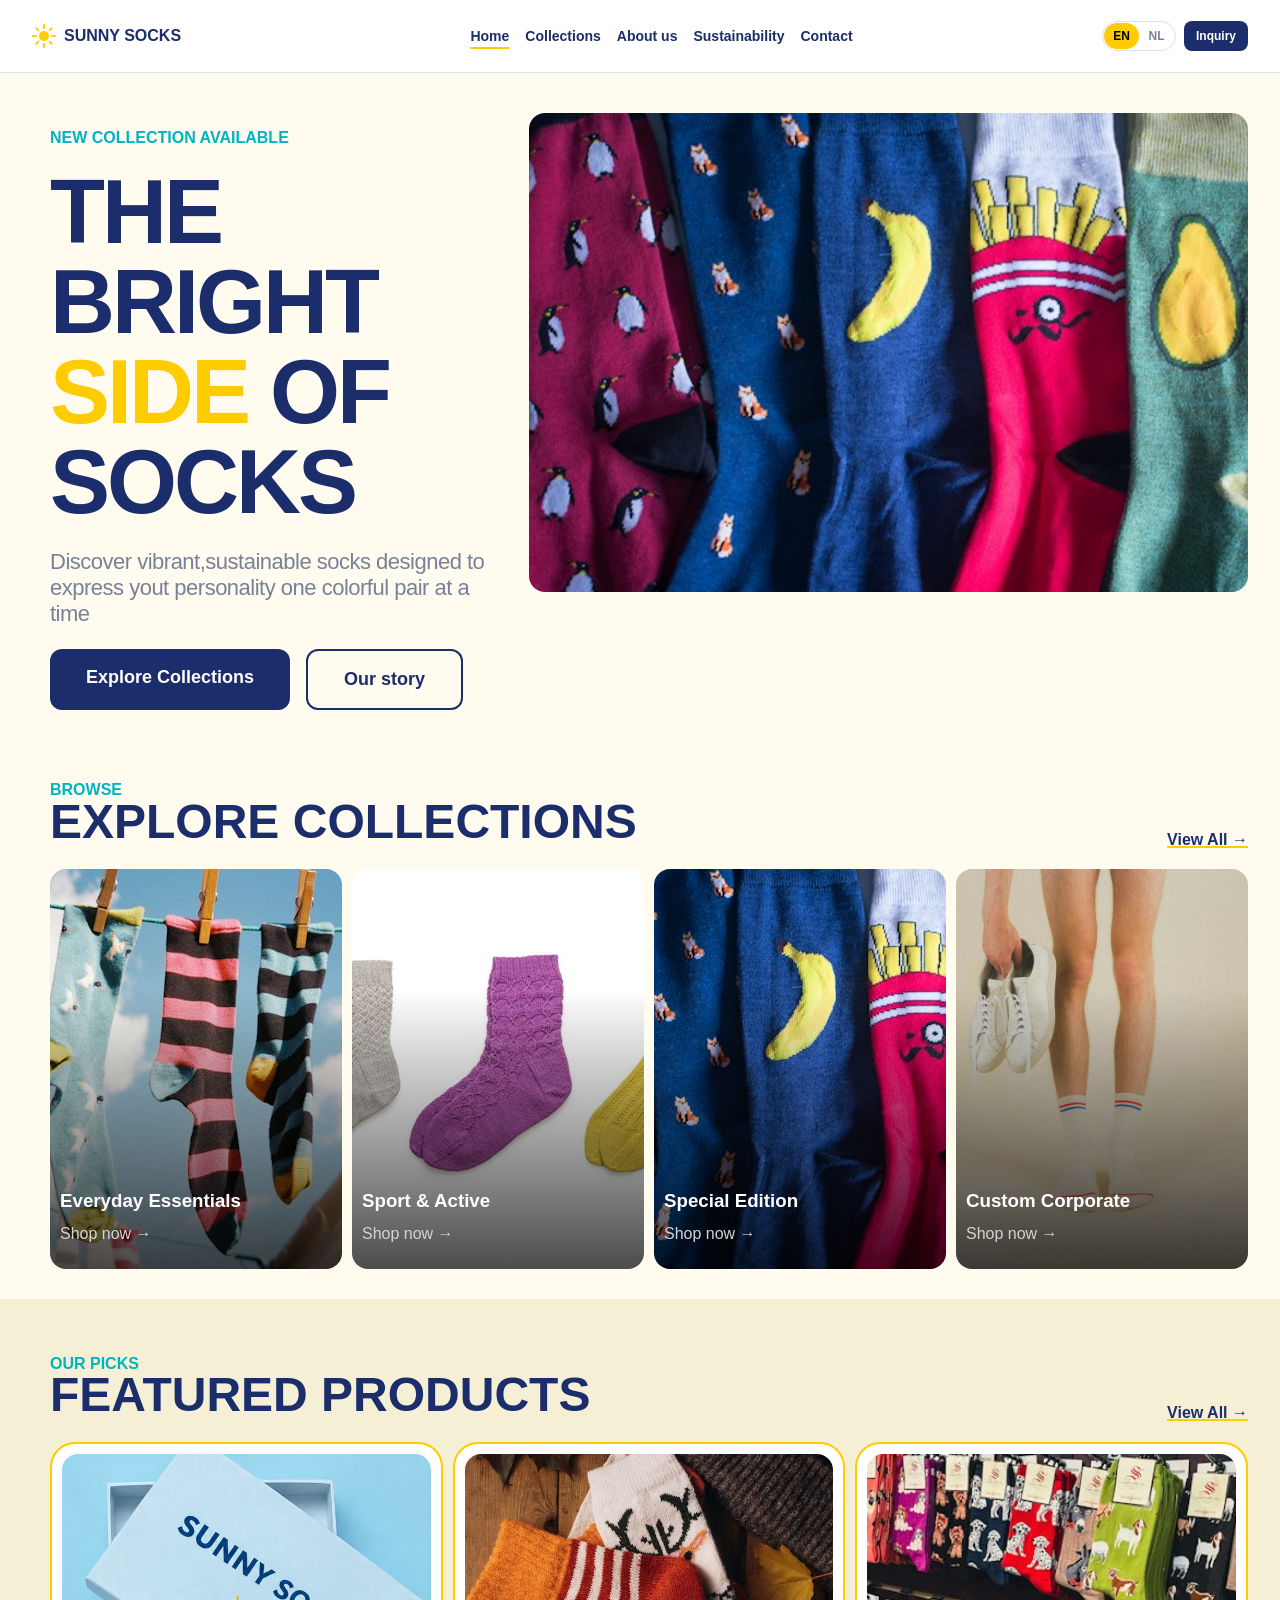
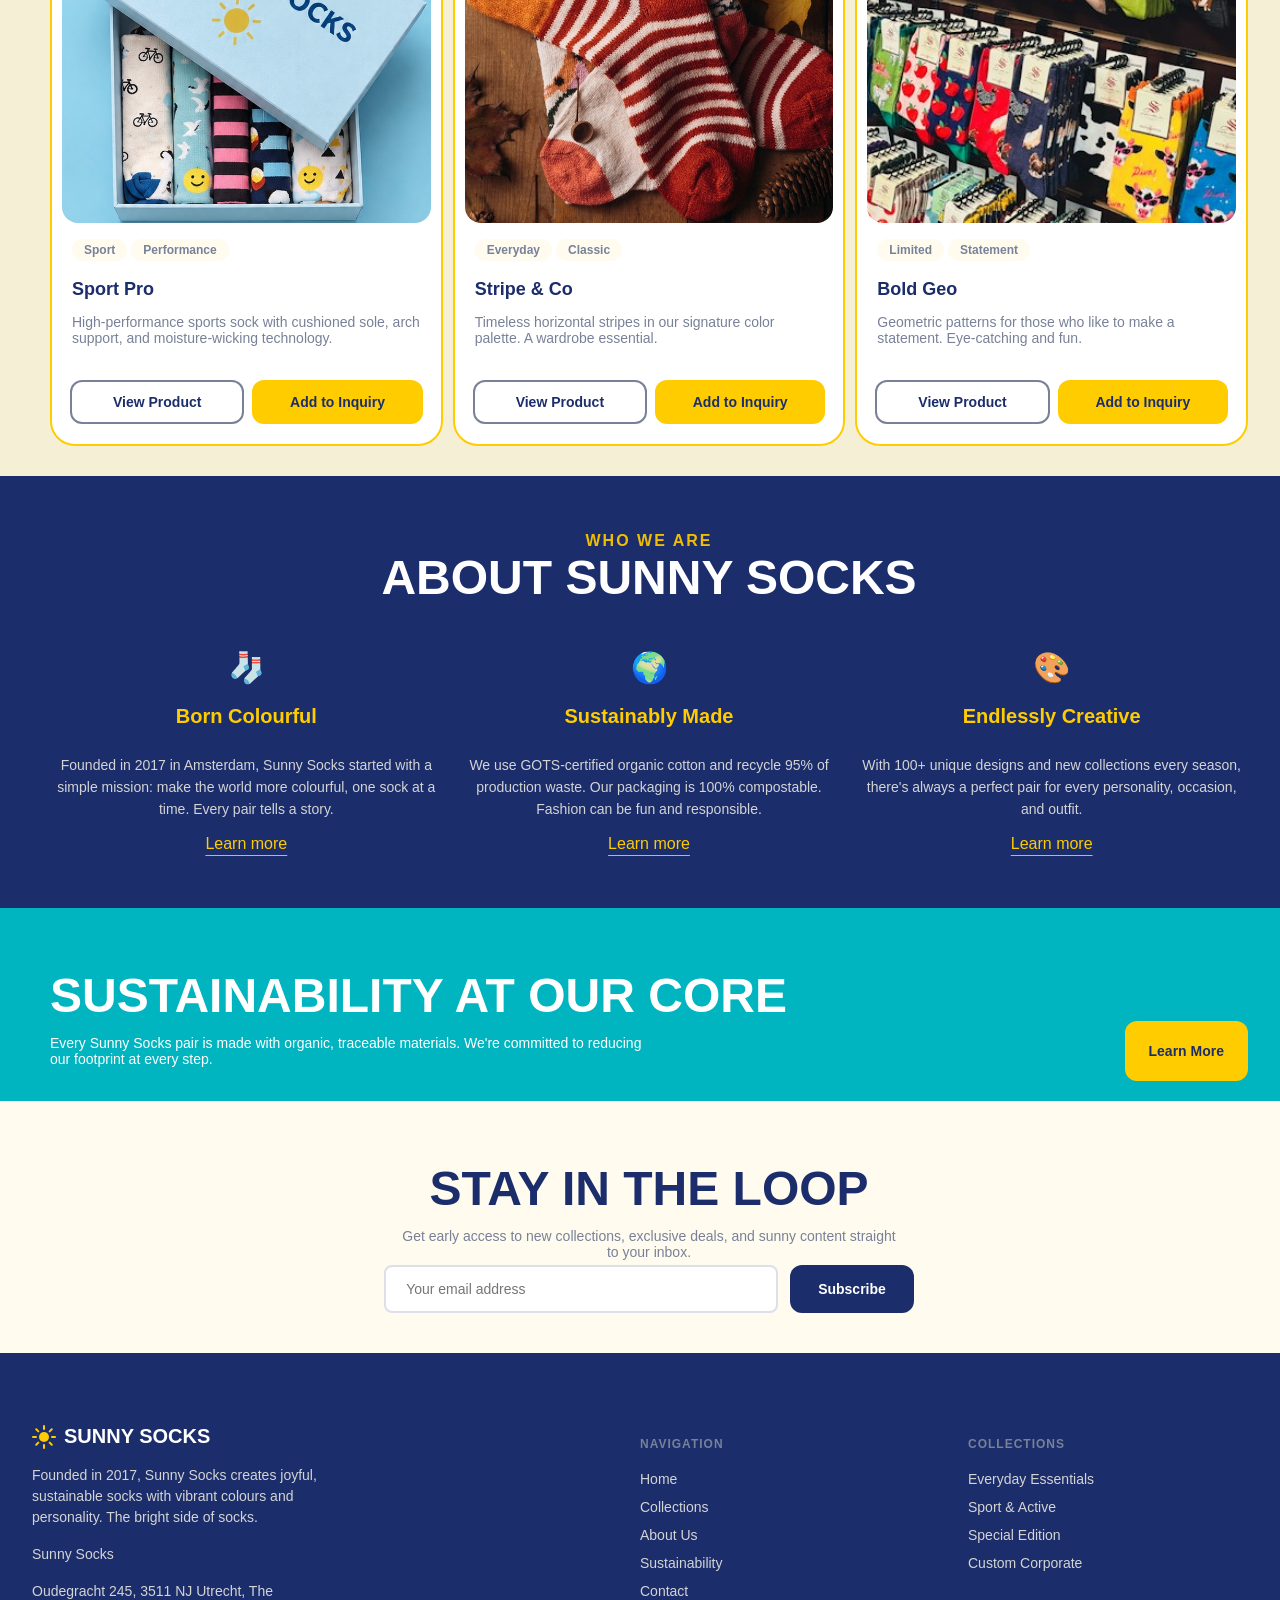
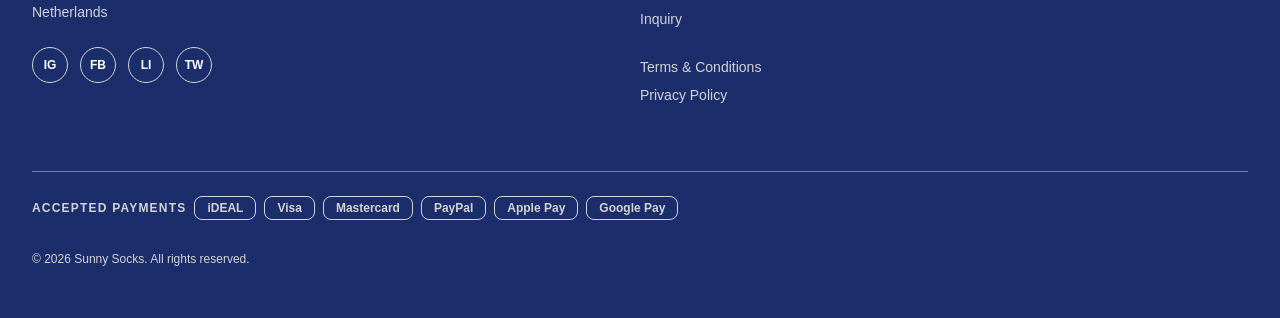
==== commit 72e65aeb: "Fix all file paths to use relative URLs for php" ====
--- a/index.html
+++ b/index.html
@@ -6,20 +6,20 @@
     <title>Sunny Socks</title>
     <link rel="stylesheet" href="style/style.css">
     <link rel="stylesheet" href="style/home.css">
-    <link rel="shortcut icon" href="../sunny-socks-website/images/home/sun-icon.svg" type="image/x-icon">
+    <link rel="shortcut icon" href="images/home/sun-icon.svg" type="image/x-icon">
 </head>
 <body>
     <nav class="navbar">
         <div class="nav-logo">
             <img src="images/home/sun-icon.svg" alt="sun icon">
-            <span><a href="/sunny-socks-website/index.html">SUNNY SOCKS</a></span>
+            <span><a href="index.html">SUNNY SOCKS</a></span>
         </div>
         <ul class="nav-links">
-            <li><a href="/sunny-socks-website/index.html" class="nav-active">Home</a></li>
-            <li><a href="/sunny-socks-website/pages/collections.html">Collections</a></li>
-            <li><a href="/sunny-socks-website/pages/about.html">About us</a></li>
-            <li><a href="/sunny-socks-website/pages/sustainability.html">Sustainability</a></li>
-            <li><a href="/sunny-socks-website/pages/contact.html">Contact</a></li>
+            <li><a href="index.html" class="nav-active">Home</a></li>
+            <li><a href="pages/collections.html">Collections</a></li>
+            <li><a href="pages/about.html">About us</a></li>
+            <li><a href="pages/sustainability.html">Sustainability</a></li>
+            <li><a href="pages/contact.html">Contact</a></li>
         </ul>
         <div class="nav-buttons">            
             <div class="nav-lang-toggle">
@@ -35,34 +35,34 @@
             <h1 class="home-hero-heading">THE BRIGHT <br><span id="hero-heading-word">SIDE</span> OF <br>SOCKS</span></h1>
             <p class="home-hero-subtitle">Discover vibrant,sustainable socks designed to <br>express yout personality one colorful pair at a <br> time</p>
             <div class="home-hero-buttons">
-                <a class="home-hero-btn-1" href="/sunny-socks-website/pages/collections.html">Explore Collections</a>
-                <a class="home-hero-btn-2" href="/sunny-socks-website/pages/about.html">Our story</a>
+                <a class="home-hero-btn-1" href="pages/collections.html">Explore Collections</a>
+                <a class="home-hero-btn-2" href="pages/about.html">Our story</a>
             </div>
         </div>
         <div class="hero-right">
-            <img src="../sunny-socks-website/images/home/tropical-vibes.jpg" alt="hero-image">
+            <img src="images/home/tropical-vibes.jpg" alt="hero-image">
         </div>
     </section>
         <section class="home-collection">
             <p class="home-collection-label">BROWSE</p>
             <div class="home-collection-header-div">
                 <h2 class="home-collection-title">EXPLORE COLLECTIONS</h2>
-                <a class="home-collection-button" href="/sunny-socks-website/pages/collections.html">View All →</a>
+                <a class="home-collection-button" href="pages/collections.html">View All →</a>
             </div>
             <div class="home-collection-cards">
-                <a class="home-collection-card" id="home-collection-card-1" href="/sunny-socks-website/pages/collections.html">
+                <a class="home-collection-card" id="home-collection-card-1" href="pages/collections.html">
                     <h3>Everyday Essentials</h3>
                     <p>Shop now →</p>
                 </a>
-                <a class="home-collection-card" id="home-collection-card-2" href="/sunny-socks-website/pages/collections.html">
+                <a class="home-collection-card" id="home-collection-card-2" href="pages/collections.html">
                     <h3>Sport & Active</h3>
                     <p>Shop now →</p>
                 </a>
-                <a class="home-collection-card" id="home-collection-card-3" href="/sunny-socks-website/pages/collections.html">
+                <a class="home-collection-card" id="home-collection-card-3" href="pages/collections.html">
                     <h3>Special Edition</h3>
                     <p>Shop now →</p>
                 </a>
-                <a class="home-collection-card" id="home-collection-card-4" href="/sunny-socks-website/pages/collections.html">
+                <a class="home-collection-card" id="home-collection-card-4" href="pages/collections.html">
                     <h3>Custom Corporate</h3>
                     <p>Shop now →</p>
                 </a>
@@ -72,12 +72,12 @@
         <p class="home-product-label">OUR PICKS</p>
         <div class="home-product-header-div">
             <h2 class="home-product-title">FEATURED PRODUCTS</h2>
-            <a class="home-product-button" href="/sunny-socks-website/pages/collections.html">View All →</a>
+            <a class="home-product-button" href="pages/collections.html">View All →</a>
         </div>
         <div class="home-product-cards">
             <div class="home-product-card">
                 <div class="home-product-image">
-                    <img src="/sunny-socks-website/images/home/sport-pro.jpg" alt="">
+                    <img src="images/home/sport-pro.jpg" alt="">
                 </div>
                 <div class="home-product-body">
                     <ul class="home-product-tags">
@@ -88,13 +88,13 @@
                     <p>High-performance sports sock with cushioned sole, arch support, and moisture-wicking technology.</p>
                 </div>
                 <div class="home-product-action">
-                    <a href="/sunny-socks-website/pages/collections-sport-pro.html" class="home-product-btn-view">View Product</a>
-                    <a href="/sunny-socks-website/pages/inquiry.html" class="home-product-btn-add">Add to Inquiry</a>
+                    <a href="pages/collections-sport-pro.html" class="home-product-btn-view">View Product</a>
+                    <a href="pages/inquiry.html" class="home-product-btn-add">Add to Inquiry</a>
                 </div>
             </div>
             <div class="home-product-card">
                 <div class="home-product-image">
-                    <img src="/sunny-socks-website/images/home/stripe-co.jpg" alt="Stripe & Co socks">
+                    <img src="images/home/stripe-co.jpg" alt="Stripe & Co socks">
                 </div>
                 <div class="home-product-body">
                     <ul class="home-product-tags">
@@ -105,13 +105,13 @@
                     <p>Timeless horizontal stripes in our signature color palette. A wardrobe essential.</p>
                 </div>
                 <div class="home-product-action">
-                    <a href="/sunny-socks-website/pages/collections-stripeand-co.html" class="home-product-btn-view">View Product</a>
-                    <a href="/sunny-socks-website/pages/inquiry.html" class="home-product-btn-add">Add to Inquiry</a>
+                    <a href="pages/collections-stripeand-co.html" class="home-product-btn-view">View Product</a>
+                    <a href="pages/inquiry.html" class="home-product-btn-add">Add to Inquiry</a>
                 </div>
             </div>
             <div class="home-product-card">
                 <div class="home-product-image">
-                    <img src="/sunny-socks-website/images/home/bold-geo.jpg" alt="Bold Geo socks">
+                    <img src="images/home/bold-geo.jpg" alt="Bold Geo socks">
                 </div>
                 <div class="home-product-body">
                     <ul class="home-product-tags">
@@ -122,8 +122,8 @@
                     <p>Geometric patterns for those who like to make a statement. Eye-catching and fun.</p>
                 </div>
                 <div class="home-product-action">
-                    <a href="/sunny-socks-website/pages/collections-bold-geo.html" class="home-product-btn-view">View Product</a>
-                    <a href="/sunny-socks-website/pages/inquiry.html" class="home-product-btn-add">Add to Inquiry</a>
+                    <a href="pages/collections-bold-geo.html" class="home-product-btn-view">View Product</a>
+                    <a href="pages/inquiry.html" class="home-product-btn-add">Add to Inquiry</a>
                 </div>
             </div>
         </div>
@@ -136,13 +136,13 @@
                 <span class="home-about-icon">🧦</span>
                 <h3>Born Colourful</h3>
                 <p>Founded in 2017 in Amsterdam, Sunny Socks started with a simple mission: make the world more colourful, one sock at a time. Every pair tells a story.</p>
-                <a href="/sunny-socks-website/pages/about.html">Learn more</a>
+                <a href="pages/about.html">Learn more</a>
             </div>
             <div class="home-about-card">
                 <span class="home-about-icon">🌍</span>
                 <h3>Sustainably Made</h3>
                 <p>We use GOTS-certified organic cotton and recycle 95% of production waste. Our packaging is 100% compostable. Fashion can be fun and responsible.</p>
-                <a href="/sunny-socks-website/pages/about.html">Learn more</a>
+                <a href="pages/about.html">Learn more</a>
             </div>
             <div class="home-about-card">
                 <span class="home-about-icon">🎨</span>
--- a/style/home.css
+++ b/style/home.css
@@ -234,25 +234,25 @@
 }
 
 #home-collection-card-1 {
-    background: linear-gradient(to bottom, transparent 30%, rgba(0,0,0,0.7) 100%), url(/sunny-socks-website/images/home/classic-everyday.jpg);
+    background: linear-gradient(to bottom, transparent 30%, rgba(0,0,0,0.7) 100%), url(../images/home/classic-everyday.jpg);
     background-size: cover;
     background-position: center;
 }
 
 #home-collection-card-2 {
-    background: linear-gradient(to bottom, transparent 30%, rgba(0,0,0,0.7) 100%), url(/sunny-socks-website/images/home/nordic-knit.jpg);
+    background: linear-gradient(to bottom, transparent 30%, rgba(0,0,0,0.7) 100%), url(../images/home/nordic-knit.jpg);
     background-size: cover;
     background-position: center;
 }
 
 #home-collection-card-3 {
-    background: linear-gradient(to bottom, transparent 30%, rgba(0,0,0,0.7) 100%), url(/sunny-socks-website/images/home/tropical-vibes.jpg);
+    background: linear-gradient(to bottom, transparent 30%, rgba(0,0,0,0.7) 100%), url(../images/home/tropical-vibes.jpg);
     background-size: cover;
     background-position: center;
 }
 
 #home-collection-card-4 {
-    background: linear-gradient(to bottom, transparent 30%, rgba(0,0,0,0.7) 100%), url(/sunny-socks-website/images/home/custom.jpeg);
+    background: linear-gradient(to bottom, transparent 30%, rgba(0,0,0,0.7) 100%), url(../images/home/custom.jpeg);
     background-size: cover;
     background-position: center;
 }
@@ -525,7 +525,8 @@
     font-family: var(--font-display);
     font-weight: 700;
     font-size: 14px;
-    padding: 5px 10px;
+    border: none;
+    padding: 5px 24px;
     border-radius: 12px;
     background: var(--yellow); 
     color : var(--navy);
@@ -567,7 +568,7 @@
   flex-direction: row;
   justify-content: center;
   gap: 12px;
-  padding-bottom: 20px;
+  padding-bottom: 40px;
 }
 
 .home-newsletter-form input {
